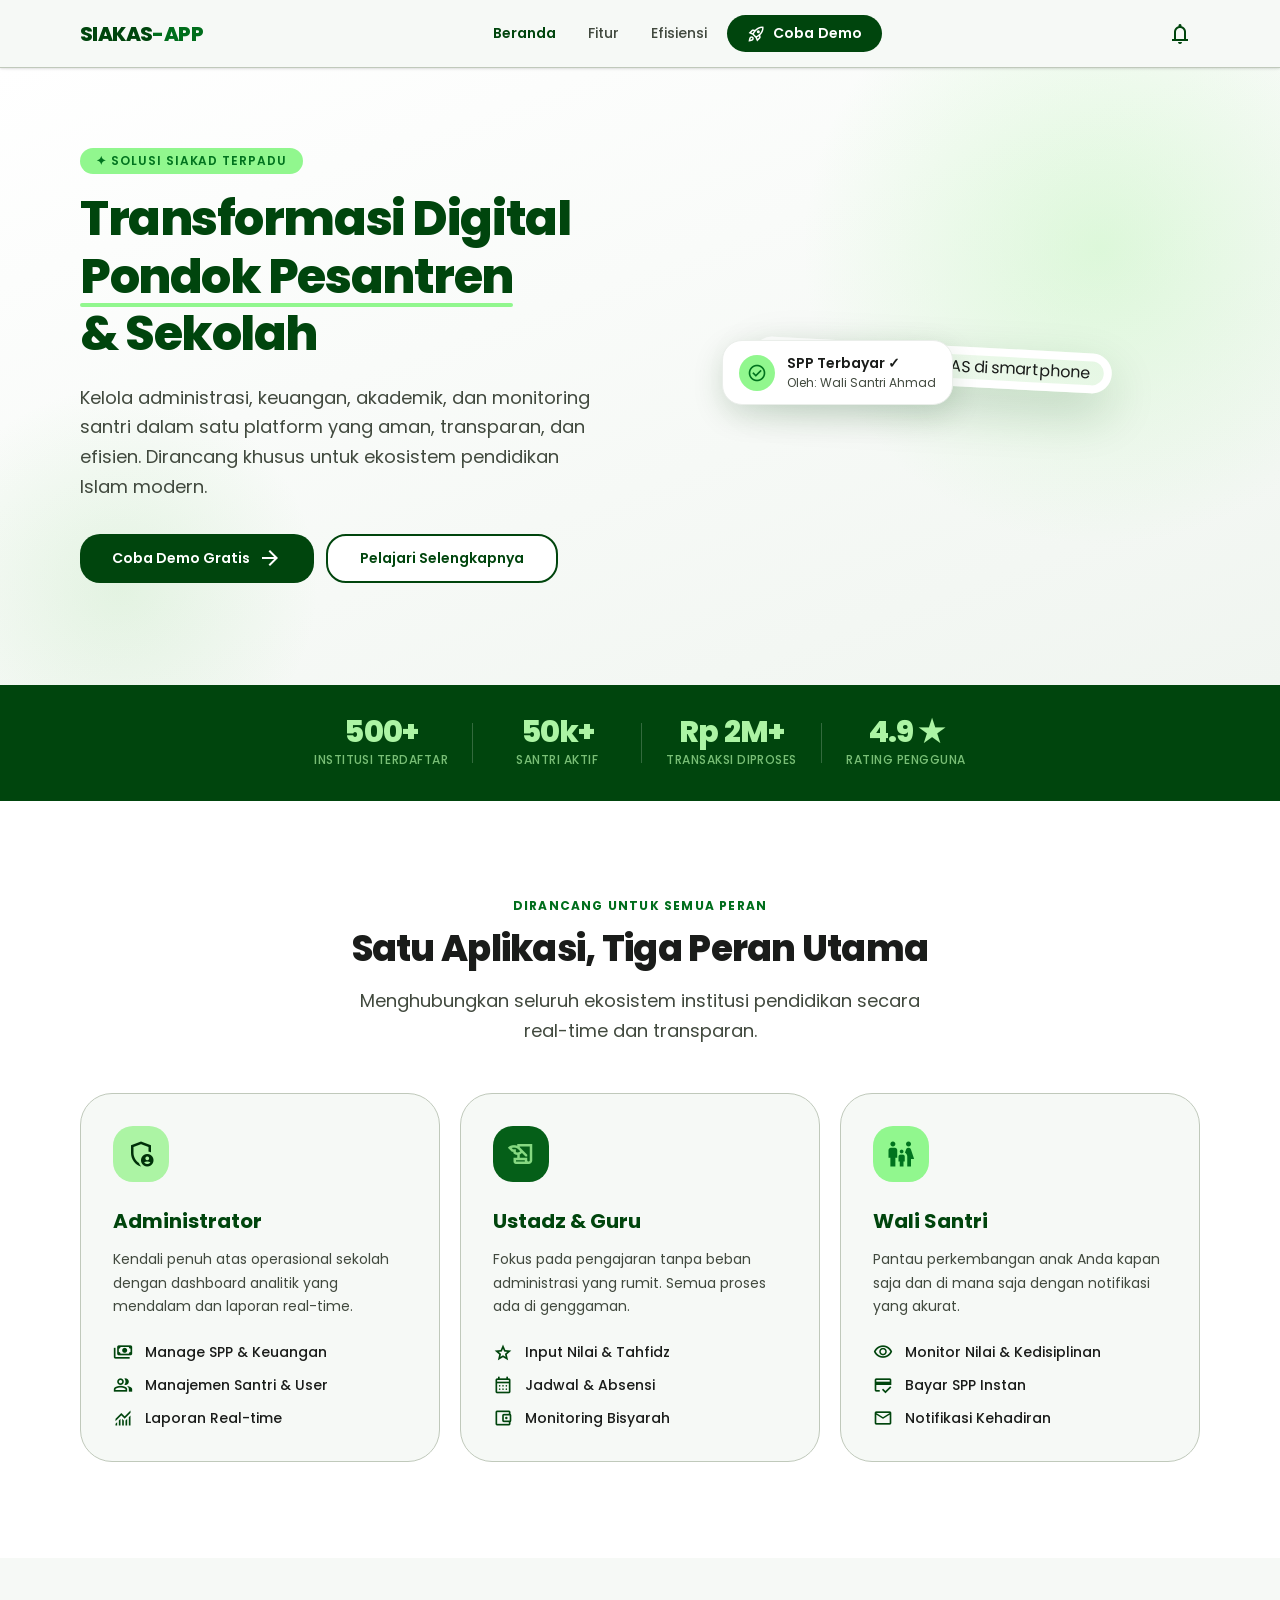
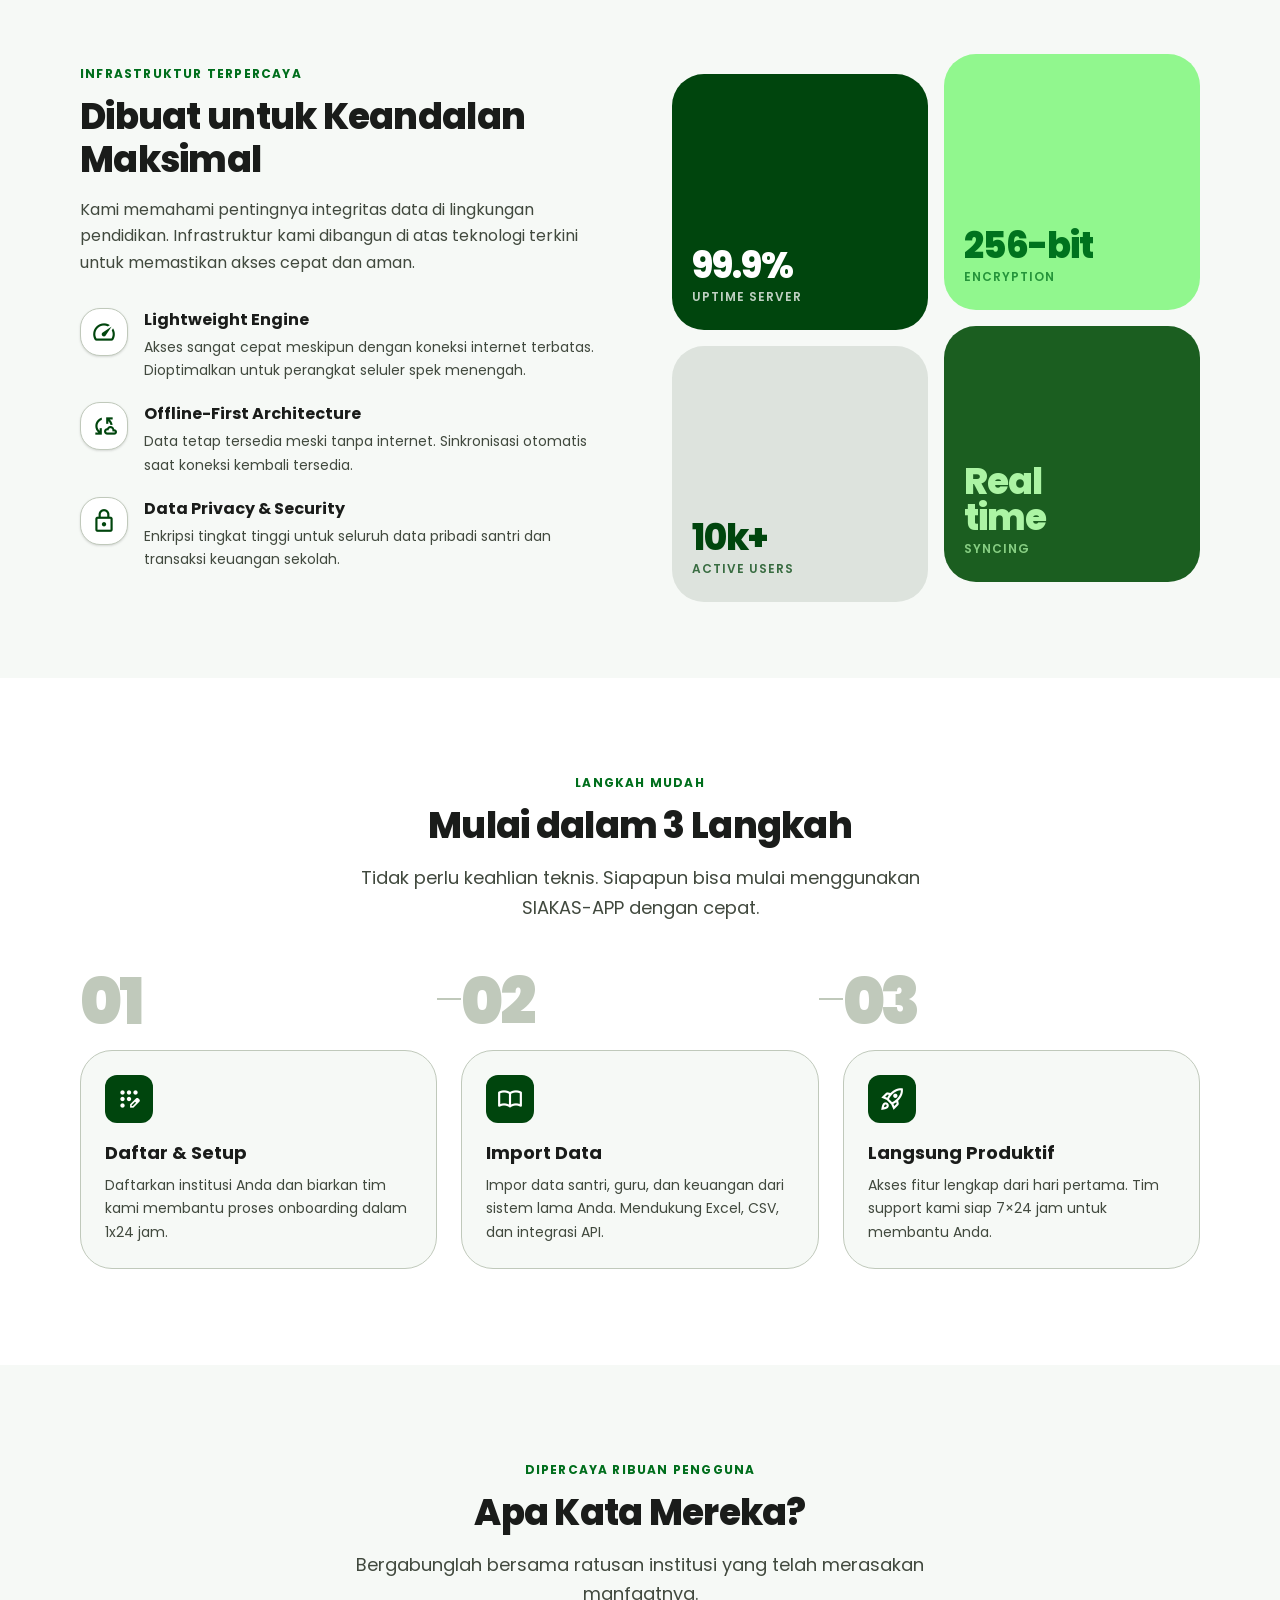
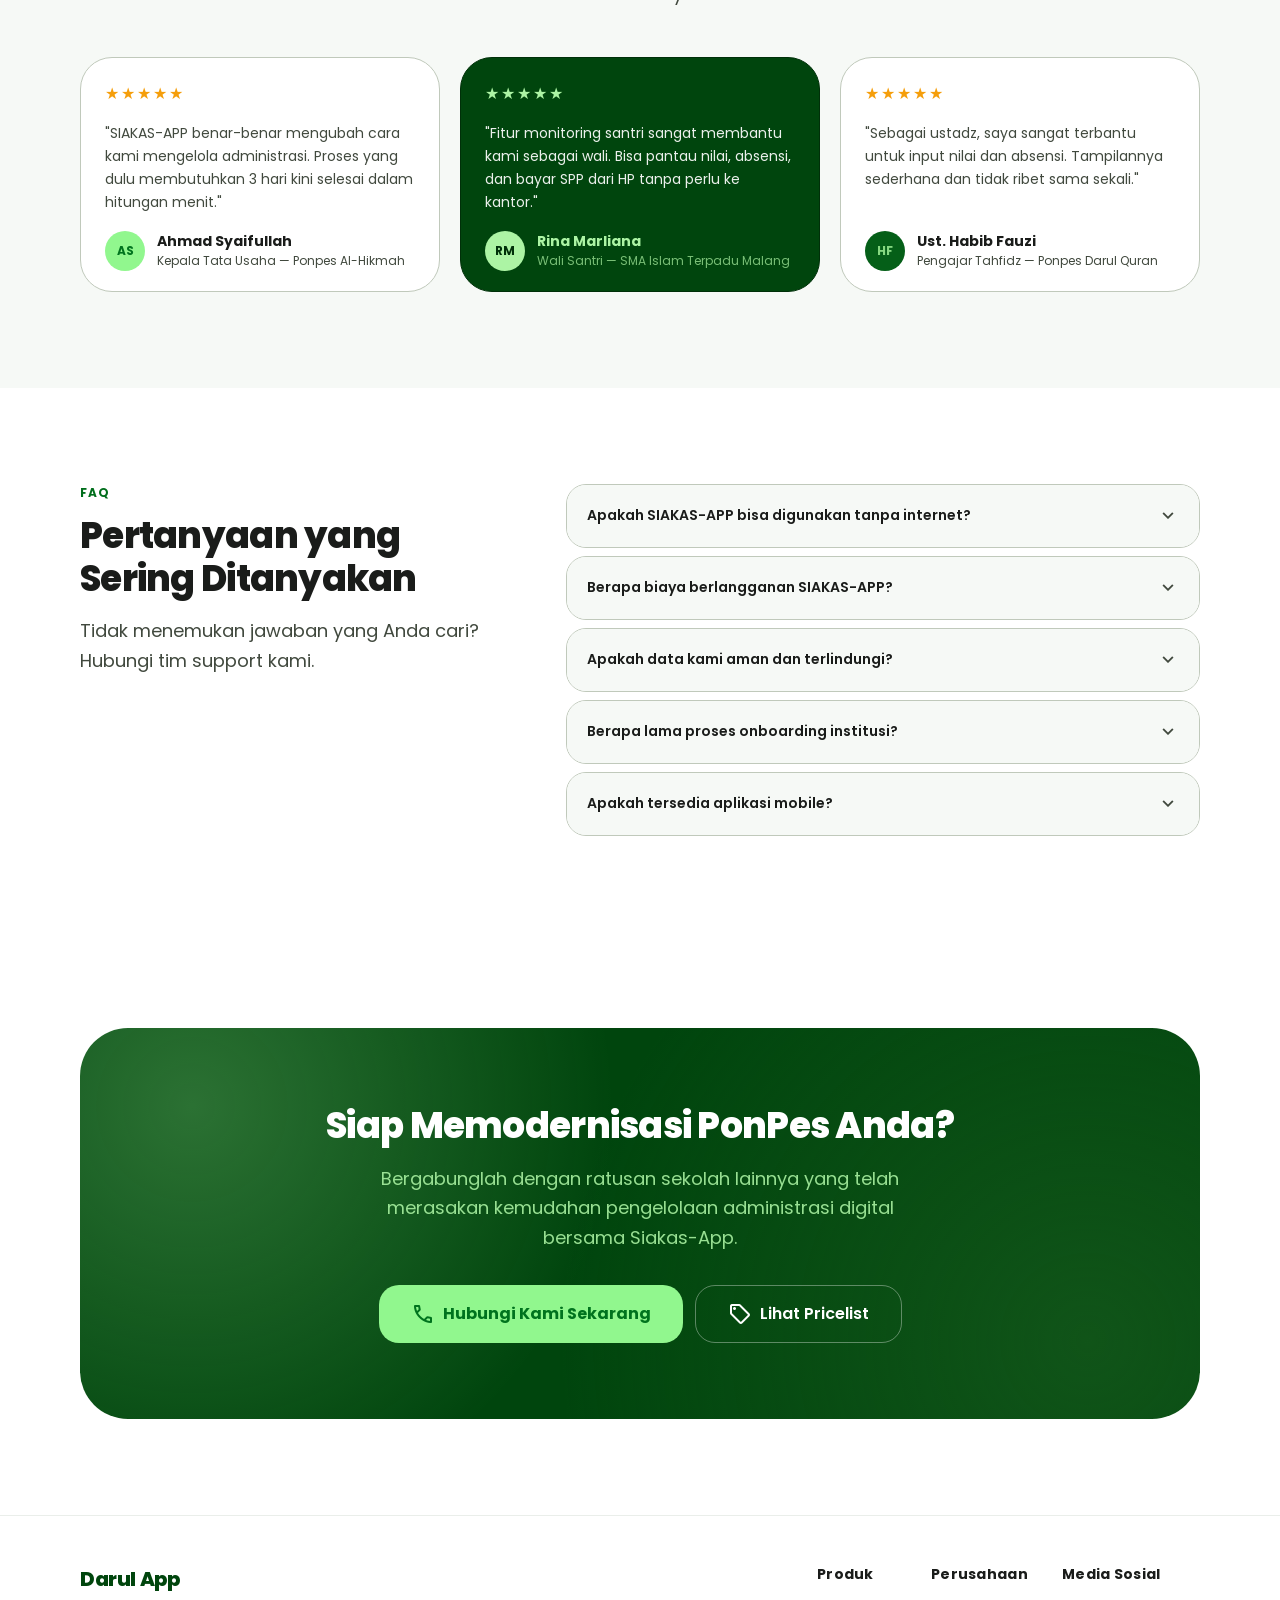
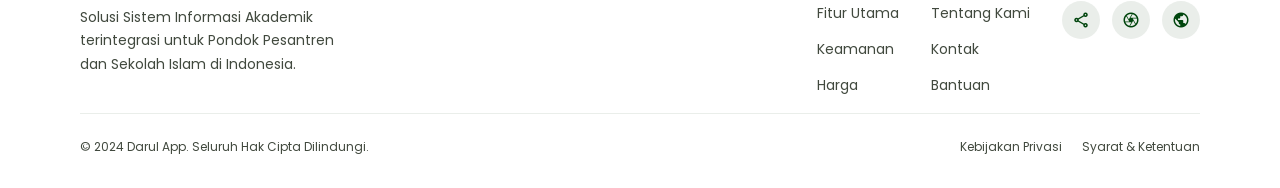
==== index.html @ c847ed53 "Add files via upload" ====
<!DOCTYPE html>
<html lang="id">
<head>
<meta charset="utf-8">
<meta name="viewport" content="width=device-width, initial-scale=1.0">
<title>SIAKAS-APP — Transformasi Digital Pondok Pesantren</title>
<link href="https://fonts.googleapis.com/css2?family=Poppins:wght@300;400;500;600;700;800;900&display=swap" rel="stylesheet">
<link href="https://fonts.googleapis.com/css2?family=Material+Symbols+Outlined:wght,FILL@100..700,0..1&display=swap" rel="stylesheet">
<link rel="stylesheet" href="style.css">
</head>
<body>

<!-- =========================================
     HEADER
     ========================================= -->
<header class="header">
  <div class="container header__inner">

    <a href="#" class="header__logo">SIAKAS<span>-APP</span></a>

    <nav class="header__nav" aria-label="Navigasi Utama">
      <a href="#"         class="nav-link nav-link--active">Beranda</a>
      <a href="#features" class="nav-link">Fitur</a>
      <a href="#efficiency" class="nav-link">Efisiensi</a>
      <a href="#" class="btn-demo">
        <span class="material-symbols-outlined" style="font-size:18px">rocket_launch</span>
        Coba Demo
      </a>
    </nav>

    <div class="header__actions">
      <button class="icon-btn" aria-label="Notifikasi">
        <span class="material-symbols-outlined">notifications</span>
      </button>
      <button class="icon-btn hamburger" id="menuToggle" aria-label="Buka menu" aria-expanded="false">
        <span class="material-symbols-outlined" id="menuIcon">menu</span>
      </button>
    </div>

  </div>
</header>

<!-- Mobile Menu -->
<nav class="mobile-menu" id="mobileMenu" aria-label="Menu Mobile">
  <a href="#"          class="nav-link nav-link--active">Beranda</a>
  <a href="#features"  class="nav-link">Fitur</a>
  <a href="#efficiency" class="nav-link">Efisiensi</a>
  <a href="#" class="btn-demo">
    <span class="material-symbols-outlined">rocket_launch</span>
    Coba Demo Gratis
  </a>
</nav>

<main>

<!-- =========================================
     HERO
     ========================================= -->
<section class="hero">
  <div class="container hero__inner">

    <div class="hero__content">
      <span class="badge">✦ Solusi SIAKAD Terpadu</span>

      <h1 class="hero__title">
        Transformasi Digital<br>
        <em>Pondok Pesantren</em><br>
        &amp; Sekolah
      </h1>

      <p class="hero__desc">
        Kelola administrasi, keuangan, akademik, dan monitoring santri dalam satu platform yang aman, transparan, dan efisien. Dirancang khusus untuk ekosistem pendidikan Islam modern.
      </p>

      <div class="hero__cta">
        <a href="https://release-assets.githubusercontent.com/github-production-release-asset/1254042815/4484f42e-0fe1-4381-876f-1b9e1872fb44?sp=r&sv=2018-11-09&sr=b&spr=https&se=2026-05-30T10%3A41%3A14Z&rscd=attachment%3B+filename%3Dapp-release.apk&rsct=application%2Fvnd.android.package-archive&skoid=96c2d410-5711-43a1-aedd-ab1947aa7ab0&sktid=398a6654-997b-47e9-b12b-9515b896b4de&skt=2026-05-30T09%3A41%3A01Z&ske=2026-05-30T10%3A41%3A14Z&sks=b&skv=2018-11-09&sig=nHD1DcbMxuzEjxpFDhcJh1dXyV%2FMWOLlWGiiCZQwbHw%3D&jwt=eyJ0eXAiOiJKV1QiLCJhbGciOiJIUzI1NiJ9.[base64].OvsZvsVIckdQir1yXg9vcZXvWPZDlGW1mMhsADx4YJc&response-content-disposition=attachment%3B%20filename%3Dapp-release.apk&response-content-type=application%2Fvnd.android.package-archive" class="btn-primary">
          Coba Demo Gratis
          <span class="material-symbols-outlined">arrow_forward</span>
        </a>
        <a href="#features" class="btn-outline">
          Pelajari Selengkapnya
        </a>
      </div>
    </div>

    <div class="hero__visual">
      <div class="hero__phone-wrap">
        <img
          src="https://lh3.googleusercontent.com/aida-public/[base64]"
          alt="Tampilan aplikasi SIAKAS di smartphone"
          class="hero__phone"
          loading="eager"
        >

        <div class="hero__float-badge">
          <div class="float-badge__icon">
            <span class="material-symbols-outlined" style="font-size:20px">check_circle</span>
          </div>
          <div>
            <span class="float-badge__label">SPP Terbayar ✓</span>
            <span class="float-badge__sub">Oleh: Wali Santri Ahmad</span>
          </div>
        </div>
      </div>
    </div>

  </div>
</section>

<!-- =========================================
     STATS BAR
     ========================================= -->
<section class="statsbar">
  <div class="container">
    <div class="statsbar__inner">
      <div class="statsbar__item reveal">
        <span class="statsbar__value">500+</span>
        <span class="statsbar__label">Institusi Terdaftar</span>
      </div>
      <div class="statsbar__divider"></div>
      <div class="statsbar__item reveal reveal-delay-1">
        <span class="statsbar__value">50k+</span>
        <span class="statsbar__label">Santri Aktif</span>
      </div>
      <div class="statsbar__divider"></div>
      <div class="statsbar__item reveal reveal-delay-2">
        <span class="statsbar__value">Rp 2M+</span>
        <span class="statsbar__label">Transaksi Diproses</span>
      </div>
      <div class="statsbar__divider"></div>
      <div class="statsbar__item reveal reveal-delay-3">
        <span class="statsbar__value">4.9 ★</span>
        <span class="statsbar__label">Rating Pengguna</span>
      </div>
    </div>
  </div>
</section>

<!-- =========================================
     FEATURES
     ========================================= -->
<section class="features" id="features">
  <div class="container">

    <div class="section-header reveal">
      <p class="section-eyebrow">Dirancang untuk Semua Peran</p>
      <h2 class="section-title">Satu Aplikasi, Tiga Peran Utama</h2>
      <p class="section-desc">Menghubungkan seluruh ekosistem institusi pendidikan secara real-time dan transparan.</p>
    </div>

    <div class="features__grid">

      <!-- Administrator -->
      <div class="feature-card reveal">
        <div class="feature-card__icon feature-card__icon--admin">
          <span class="material-symbols-outlined">admin_panel_settings</span>
        </div>
        <h3 class="feature-card__title">Administrator</h3>
        <p class="feature-card__desc">Kendali penuh atas operasional sekolah dengan dashboard analitik yang mendalam dan laporan real-time.</p>
        <ul class="feature-list">
          <li class="feature-list__item">
            <span class="material-symbols-outlined">payments</span>
            Manage SPP &amp; Keuangan
          </li>
          <li class="feature-list__item">
            <span class="material-symbols-outlined">group</span>
            Manajemen Santri &amp; User
          </li>
          <li class="feature-list__item">
            <span class="material-symbols-outlined">monitoring</span>
            Laporan Real-time
          </li>
        </ul>
      </div>

      <!-- Ustadz -->
      <div class="feature-card reveal reveal-delay-1">
        <div class="feature-card__icon feature-card__icon--ustadz">
          <span class="material-symbols-outlined">history_edu</span>
        </div>
        <h3 class="feature-card__title">Ustadz &amp; Guru</h3>
        <p class="feature-card__desc">Fokus pada pengajaran tanpa beban administrasi yang rumit. Semua proses ada di genggaman.</p>
        <ul class="feature-list">
          <li class="feature-list__item">
            <span class="material-symbols-outlined">grade</span>
            Input Nilai &amp; Tahfidz
          </li>
          <li class="feature-list__item">
            <span class="material-symbols-outlined">calendar_month</span>
            Jadwal &amp; Absensi
          </li>
          <li class="feature-list__item">
            <span class="material-symbols-outlined">account_balance_wallet</span>
            Monitoring Bisyarah
          </li>
        </ul>
      </div>

      <!-- Wali Santri -->
      <div class="feature-card reveal reveal-delay-2">
        <div class="feature-card__icon feature-card__icon--wali">
          <span class="material-symbols-outlined">family_restroom</span>
        </div>
        <h3 class="feature-card__title">Wali Santri</h3>
        <p class="feature-card__desc">Pantau perkembangan anak Anda kapan saja dan di mana saja dengan notifikasi yang akurat.</p>
        <ul class="feature-list">
          <li class="feature-list__item">
            <span class="material-symbols-outlined">visibility</span>
            Monitor Nilai &amp; Kedisiplinan
          </li>
          <li class="feature-list__item">
            <span class="material-symbols-outlined">credit_score</span>
            Bayar SPP Instan
          </li>
          <li class="feature-list__item">
            <span class="material-symbols-outlined">mail</span>
            Notifikasi Kehadiran
          </li>
        </ul>
      </div>

    </div>
  </div>
</section>

<!-- =========================================
     EFFICIENCY
     ========================================= -->
<section class="efficiency" id="efficiency">
  <div class="container">
    <div class="efficiency__inner">

      <!-- Left: text -->
      <div class="reveal">
        <p class="section-eyebrow" style="text-align:left">Infrastruktur Terpercaya</p>
        <h2 class="efficiency__title">Dibuat untuk Keandalan Maksimal</h2>
        <p class="efficiency__desc">Kami memahami pentingnya integritas data di lingkungan pendidikan. Infrastruktur kami dibangun di atas teknologi terkini untuk memastikan akses cepat dan aman.</p>

        <div class="efficiency__feats">
          <div class="efficiency__feat">
            <div class="efficiency__feat-icon">
              <span class="material-symbols-outlined">speed</span>
            </div>
            <div>
              <h4 class="efficiency__feat-title">Lightweight Engine</h4>
              <p class="efficiency__feat-desc">Akses sangat cepat meskipun dengan koneksi internet terbatas. Dioptimalkan untuk perangkat seluler spek menengah.</p>
            </div>
          </div>

          <div class="efficiency__feat">
            <div class="efficiency__feat-icon">
              <span class="material-symbols-outlined">cloud_sync</span>
            </div>
            <div>
              <h4 class="efficiency__feat-title">Offline-First Architecture</h4>
              <p class="efficiency__feat-desc">Data tetap tersedia meski tanpa internet. Sinkronisasi otomatis saat koneksi kembali tersedia.</p>
            </div>
          </div>

          <div class="efficiency__feat">
            <div class="efficiency__feat-icon">
              <span class="material-symbols-outlined">lock</span>
            </div>
            <div>
              <h4 class="efficiency__feat-title">Data Privacy &amp; Security</h4>
              <p class="efficiency__feat-desc">Enkripsi tingkat tinggi untuk seluruh data pribadi santri dan transaksi keuangan sekolah.</p>
            </div>
          </div>
        </div>
      </div>

      <!-- Right: stats -->
      <div class="stats-grid reveal reveal-delay-1">
        <div class="stat-card stat-card--primary">
          <span class="stat-card__value">99.9%</span>
          <span class="stat-card__label">Uptime Server</span>
        </div>
        <div class="stat-card stat-card--secondary">
          <span class="stat-card__value">256-bit</span>
          <span class="stat-card__label">Encryption</span>
        </div>
        <div class="stat-card stat-card--surface">
          <span class="stat-card__value">10k+</span>
          <span class="stat-card__label">Active Users</span>
        </div>
        <div class="stat-card stat-card--container">
          <span class="stat-card__value">Real<br>time</span>
          <span class="stat-card__label">Syncing</span>
        </div>
      </div>

    </div>
  </div>
</section>

<!-- =========================================
     HOW IT WORKS
     ========================================= -->
<section class="howitworks">
  <div class="container">
    <div class="section-header reveal">
      <p class="section-eyebrow">Langkah Mudah</p>
      <h2 class="section-title">Mulai dalam 3 Langkah</h2>
      <p class="section-desc">Tidak perlu keahlian teknis. Siapapun bisa mulai menggunakan SIAKAS-APP dengan cepat.</p>
    </div>

    <div class="steps">
      <div class="step reveal">
        <div class="step__number">01</div>
        <div class="step__content">
          <div class="step__icon">
            <span class="material-symbols-outlined">app_registration</span>
          </div>
          <h3 class="step__title">Daftar &amp; Setup</h3>
          <p class="step__desc">Daftarkan institusi Anda dan biarkan tim kami membantu proses onboarding dalam 1x24 jam.</p>
        </div>
        <div class="step__connector" aria-hidden="true"></div>
      </div>

      <div class="step reveal reveal-delay-1">
        <div class="step__number">02</div>
        <div class="step__content">
          <div class="step__icon">
            <span class="material-symbols-outlined">import_contacts</span>
          </div>
          <h3 class="step__title">Import Data</h3>
          <p class="step__desc">Impor data santri, guru, dan keuangan dari sistem lama Anda. Mendukung Excel, CSV, dan integrasi API.</p>
        </div>
        <div class="step__connector" aria-hidden="true"></div>
      </div>

      <div class="step reveal reveal-delay-2">
        <div class="step__number">03</div>
        <div class="step__content">
          <div class="step__icon">
            <span class="material-symbols-outlined">rocket_launch</span>
          </div>
          <h3 class="step__title">Langsung Produktif</h3>
          <p class="step__desc">Akses fitur lengkap dari hari pertama. Tim support kami siap 7×24 jam untuk membantu Anda.</p>
        </div>
      </div>
    </div>
  </div>
</section>

<!-- =========================================
     TESTIMONIALS
     ========================================= -->
<section class="testimonials">
  <div class="container">
    <div class="section-header reveal">
      <p class="section-eyebrow">Dipercaya Ribuan Pengguna</p>
      <h2 class="section-title">Apa Kata Mereka?</h2>
      <p class="section-desc">Bergabunglah bersama ratusan institusi yang telah merasakan manfaatnya.</p>
    </div>

    <div class="testi-grid">
      <div class="testi-card reveal">
        <div class="testi-card__stars">★★★★★</div>
        <p class="testi-card__text">"SIAKAS-APP benar-benar mengubah cara kami mengelola administrasi. Proses yang dulu membutuhkan 3 hari kini selesai dalam hitungan menit."</p>
        <div class="testi-card__author">
          <div class="testi-card__avatar testi-card__avatar--1">AS</div>
          <div>
            <span class="testi-card__name">Ahmad Syaifullah</span>
            <span class="testi-card__role">Kepala Tata Usaha — Ponpes Al-Hikmah</span>
          </div>
        </div>
      </div>

      <div class="testi-card testi-card--featured reveal reveal-delay-1">
        <div class="testi-card__stars">★★★★★</div>
        <p class="testi-card__text">"Fitur monitoring santri sangat membantu kami sebagai wali. Bisa pantau nilai, absensi, dan bayar SPP dari HP tanpa perlu ke kantor."</p>
        <div class="testi-card__author">
          <div class="testi-card__avatar testi-card__avatar--2">RM</div>
          <div>
            <span class="testi-card__name">Rina Marliana</span>
            <span class="testi-card__role">Wali Santri — SMA Islam Terpadu Malang</span>
          </div>
        </div>
      </div>

      <div class="testi-card reveal reveal-delay-2">
        <div class="testi-card__stars">★★★★★</div>
        <p class="testi-card__text">"Sebagai ustadz, saya sangat terbantu untuk input nilai dan absensi. Tampilannya sederhana dan tidak ribet sama sekali."</p>
        <div class="testi-card__author">
          <div class="testi-card__avatar testi-card__avatar--3">HF</div>
          <div>
            <span class="testi-card__name">Ust. Habib Fauzi</span>
            <span class="testi-card__role">Pengajar Tahfidz — Ponpes Darul Quran</span>
          </div>
        </div>
      </div>
    </div>
  </div>
</section>

<!-- =========================================
     FAQ
     ========================================= -->
<section class="faq">
  <div class="container">
    <div class="faq__inner">
      <div class="faq__header reveal">
        <p class="section-eyebrow" style="text-align:left">FAQ</p>
        <h2 class="section-title" style="text-align:left">Pertanyaan yang<br>Sering Ditanyakan</h2>
        <p class="section-desc" style="text-align:left;margin:0">Tidak menemukan jawaban yang Anda cari? Hubungi tim support kami.</p>
      </div>

      <div class="faq__list reveal reveal-delay-1">
        <div class="faq__item">
          <button class="faq__q" aria-expanded="false">
            <span>Apakah SIAKAS-APP bisa digunakan tanpa internet?</span>
            <span class="material-symbols-outlined faq__icon">expand_more</span>
          </button>
          <div class="faq__a">
            <p>Ya! SIAKAS-APP menggunakan arsitektur Offline-First. Data tetap bisa diakses dan diinput meskipun tanpa koneksi internet. Sinkronisasi otomatis akan terjadi saat koneksi kembali.</p>
          </div>
        </div>

        <div class="faq__item">
          <button class="faq__q" aria-expanded="false">
            <span>Berapa biaya berlangganan SIAKAS-APP?</span>
            <span class="material-symbols-outlined faq__icon">expand_more</span>
          </button>
          <div class="faq__a">
            <p>Kami menawarkan beberapa paket sesuai kebutuhan institusi, mulai dari paket Starter hingga Enterprise. Hubungi tim sales kami untuk mendapatkan penawaran terbaik sesuai skala institusi Anda.</p>
          </div>
        </div>

        <div class="faq__item">
          <button class="faq__q" aria-expanded="false">
            <span>Apakah data kami aman dan terlindungi?</span>
            <span class="material-symbols-outlined faq__icon">expand_more</span>
          </button>
          <div class="faq__a">
            <p>Keamanan adalah prioritas utama kami. Seluruh data dienkripsi dengan standar 256-bit AES, disimpan di server berstandar ISO 27001, dan backup otomatis dilakukan setiap hari.</p>
          </div>
        </div>

        <div class="faq__item">
          <button class="faq__q" aria-expanded="false">
            <span>Berapa lama proses onboarding institusi?</span>
            <span class="material-symbols-outlined faq__icon">expand_more</span>
          </button>
          <div class="faq__a">
            <p>Proses setup awal membutuhkan waktu 1–3 hari kerja. Tim kami akan membantu migrasi data dari sistem lama dan memberikan pelatihan gratis kepada seluruh staf administrasi Anda.</p>
          </div>
        </div>

        <div class="faq__item">
          <button class="faq__q" aria-expanded="false">
            <span>Apakah tersedia aplikasi mobile?</span>
            <span class="material-symbols-outlined faq__icon">expand_more</span>
          </button>
          <div class="faq__a">
            <p>Ya, SIAKAS-APP tersedia untuk Android dan iOS. Wali santri, guru, dan admin dapat mengakses fitur lengkap melalui aplikasi mobile yang responsif dan ringan.</p>
          </div>
        </div>
      </div>
    </div>
  </div>
</section>

<!-- =========================================
     CTA
     ========================================= -->
<section class="cta">
  <div class="container">
    <div class="cta__card reveal">
      <h2 class="cta__title">Siap Memodernisasi PonPes Anda?</h2>
      <p class="cta__desc">Bergabunglah dengan ratusan sekolah lainnya yang telah merasakan kemudahan pengelolaan administrasi digital bersama Siakas-App.</p>
      <div class="cta__actions">
        <a href="#" class="btn-cta-primary">
          <span class="material-symbols-outlined">call</span>
          Hubungi Kami Sekarang
        </a>
        <a href="#" class="btn-cta-ghost">
          <span class="material-symbols-outlined">sell</span>
          Lihat Pricelist
        </a>
      </div>
    </div>
  </div>
</section>

</main>

<!-- =========================================
     FOOTER
     ========================================= -->
<footer class="footer">
  <div class="container">

    <div class="footer__inner">
      <div class="footer__brand">
        <p class="footer__brand-name">Darul App</p>
        <p class="footer__brand-desc">Solusi Sistem Informasi Akademik terintegrasi untuk Pondok Pesantren dan Sekolah Islam di Indonesia.</p>
      </div>

      <div class="footer__links">
        <div>
          <h5 class="footer__col-title">Produk</h5>
          <ul class="footer__link-list">
            <li><a href="#">Fitur Utama</a></li>
            <li><a href="#">Keamanan</a></li>
            <li><a href="#">Harga</a></li>
          </ul>
        </div>
        <div>
          <h5 class="footer__col-title">Perusahaan</h5>
          <ul class="footer__link-list">
            <li><a href="#">Tentang Kami</a></li>
            <li><a href="#">Kontak</a></li>
            <li><a href="#">Bantuan</a></li>
          </ul>
        </div>
        <div>
          <h5 class="footer__col-title">Media Sosial</h5>
          <div class="footer__social">
            <a href="#" class="social-icon" aria-label="Share">
              <span class="material-symbols-outlined">share</span>
            </a>
            <a href="#" class="social-icon" aria-label="Camera">
              <span class="material-symbols-outlined">camera</span>
            </a>
            <a href="#" class="social-icon" aria-label="Website">
              <span class="material-symbols-outlined">public</span>
            </a>
          </div>
        </div>
      </div>
    </div>

    <div class="footer__bottom">
      <p class="footer__copy">© 2024 Darul App. Seluruh Hak Cipta Dilindungi.</p>
      <div class="footer__legal">
        <a href="#">Kebijakan Privasi</a>
        <a href="#">Syarat &amp; Ketentuan</a>
      </div>
    </div>

  </div>
</footer>

<!-- =========================================
     BOTTOM NAV (Mobile)
     ========================================= -->
<nav class="bottom-nav" aria-label="Navigasi Bawah">
  <a href="#" class="bnav-item bnav-item--active">
    <span class="material-symbols-outlined">home</span>
    <span class="bnav-item__label">Home</span>
  </a>
  <a href="#" class="bnav-item">
    <span class="material-symbols-outlined">calendar_month</span>
    <span class="bnav-item__label">Schedule</span>
  </a>
  <a href="#" class="bnav-item">
    <span class="material-symbols-outlined">payments</span>
    <span class="bnav-item__label">Salary</span>
  </a>
  <a href="#" class="bnav-item">
    <span class="material-symbols-outlined">grade</span>
    <span class="bnav-item__label">Grades</span>
  </a>
</nav>

<script src="script.js"></script>
<script>
 
</script>

</body>
</html>
---- style.css ----
/* =========================================
   CSS CUSTOM PROPERTIES (ROOT VARIABLES)
   ========================================= */
:root {
  /* Brand Colors */
  --clr-primary:           #00450d;
  --clr-primary-dark:      #003009;
  --clr-primary-light:     #1b5e20;
  --clr-primary-fixed:     #acf4a4;
  --clr-primary-fixed-dim: #91d78a;

  --clr-secondary:         #006e1c;
  --clr-secondary-container: #91f78e;
  --clr-on-secondary:      #ffffff;
  --clr-on-secondary-container: #00731e;

  --clr-tertiary:          #00450d;
  --clr-tertiary-container:#055f18;
  --clr-on-tertiary:       #ffffff;
  --clr-on-tertiary-container: #86d881;

  /* Surface Colors */
  --clr-background:        #f6f9f6;
  --clr-surface:           #f6f9f6;
  --clr-surface-bright:    #ffffff;
  --clr-surface-dim:       #dadada;
  --clr-surface-variant:   #e2ece2;
  --clr-surface-container-lowest: #ffffff;
  --clr-surface-container-low:    #f0f5f0;
  --clr-surface-container:        #eaeeea;
  --clr-surface-container-high:   #e4e9e4;
  --clr-surface-container-highest:#dde3dd;

  /* On Colors */
  --clr-on-background:     #1a1c1a;
  --clr-on-surface:        #1a1c1a;
  --clr-on-surface-variant:#41493e;
  --clr-on-primary:        #ffffff;
  --clr-on-primary-container: #90d689;
  --clr-inverse-surface:   #2f3131;
  --clr-inverse-on-surface:#f1f1f1;
  --clr-inverse-primary:   #91d78a;

  /* Utility */
  --clr-outline:           #717a6d;
  --clr-outline-variant:   #c0c9bb;
  --clr-error:             #ba1a1a;
  --clr-error-container:   #ffdad6;
  --clr-on-error:          #ffffff;
  --clr-on-error-container:#93000a;

  /* ---- Typography ---- */
  --font-base: 'Poppins', sans-serif;

  --text-xs:   0.75rem;   /* 12px */
  --text-sm:   0.875rem;  /* 14px */
  --text-base: 1rem;      /* 16px */
  --text-lg:   1.125rem;  /* 18px */
  --text-xl:   1.25rem;   /* 20px */
  --text-2xl:  1.5rem;    /* 24px */
  --text-3xl:  1.875rem;  /* 30px */
  --text-4xl:  2.25rem;   /* 36px */
  --text-5xl:  3rem;      /* 48px */

  --lh-tight:  1.2;
  --lh-snug:   1.35;
  --lh-normal: 1.5;
  --lh-relaxed:1.65;

  /* ---- Spacing ---- */
  --sp-1: 4px;
  --sp-2: 8px;
  --sp-3: 12px;
  --sp-4: 16px;
  --sp-5: 20px;
  --sp-6: 24px;
  --sp-8: 32px;
  --sp-10:40px;
  --sp-12:48px;
  --sp-16:64px;
  --sp-20:80px;
  --sp-24:96px;

  /* ---- Border Radius ---- */
  --radius-sm:  6px;
  --radius-md:  12px;
  --radius-lg:  20px;
  --radius-xl:  32px;
  --radius-2xl: 48px;
  --radius-full:9999px;

  /* ---- Shadows ---- */
  --shadow-sm:  0 1px 3px rgba(0,0,0,.08),0 1px 2px rgba(0,0,0,.06);
  --shadow-md:  0 4px 12px rgba(0,69,13,.10);
  --shadow-lg:  0 10px 30px rgba(0,69,13,.15);
  --shadow-xl:  0 20px 50px rgba(0,69,13,.20);

  /* ---- Transitions ---- */
  --ease-out: cubic-bezier(0.16,1,0.3,1);
  --ease-in-out: cubic-bezier(0.4,0,0.2,1);
  --duration-fast: 150ms;
  --duration-base: 250ms;
  --duration-slow: 400ms;

  /* ---- Layout ---- */
  --container-max: 1200px;
  --container-pad: clamp(var(--sp-5), 5vw, var(--sp-10));
  --nav-height: 68px;
}

/* =========================================
   RESET & BASE
   ========================================= */
*, *::before, *::after { box-sizing: border-box; margin: 0; padding: 0; }
html { scroll-behavior: smooth; font-size: 16px; }

body {
  font-family: var(--font-base);
  background-color: var(--clr-background);
  color: var(--clr-on-surface);
  line-height: var(--lh-normal);
  -webkit-font-smoothing: antialiased;
  overflow-x: hidden;
}

img { display: block; max-width: 100%; height: auto; }
a  { text-decoration: none; color: inherit; }
ul { list-style: none; }
button { font-family: var(--font-base); cursor: pointer; border: none; background: none; }

.material-symbols-outlined {
  font-variation-settings: 'FILL' 0,'wght' 400,'GRAD' 0,'opsz' 24;
  display: inline-block;
  line-height: 1;
  vertical-align: middle;
  flex-shrink: 0;
}

/* =========================================
   UTILITY CLASSES
   ========================================= */
.container {
  width: 100%;
  max-width: var(--container-max);
  margin-inline: auto;
  padding-inline: var(--container-pad);
}

.visually-hidden {
  position: absolute;
  width: 1px; height: 1px;
  overflow: hidden;
  clip: rect(0,0,0,0);
  white-space: nowrap;
}

/* =========================================
   HEADER / NAVIGATION
   ========================================= */
.header {
  position: sticky;
  top: 0;
  z-index: 100;
  height: var(--nav-height);
  background: rgba(246,249,246,.92);
  backdrop-filter: blur(16px);
  -webkit-backdrop-filter: blur(16px);
  border-bottom: 1px solid var(--clr-outline-variant);
  box-shadow: var(--shadow-sm);
}

.header__inner {
  height: 100%;
  display: flex;
  align-items: center;
  justify-content: space-between;
  gap: var(--sp-4);
}

.header__logo {
  font-size: var(--text-xl);
  font-weight: 800;
  color: var(--clr-primary);
  letter-spacing: -0.03em;
  white-space: nowrap;
}
.header__logo span {
  color: var(--clr-secondary);
}

.header__nav {
  display: flex;
  align-items: center;
  gap: var(--sp-2);
}

.nav-link {
  font-size: var(--text-sm);
  font-weight: 500;
  color: var(--clr-on-surface-variant);
  padding: var(--sp-2) var(--sp-3);
  border-radius: var(--radius-md);
  transition: background var(--duration-fast) var(--ease-in-out),
              color var(--duration-fast) var(--ease-in-out);
}
.nav-link:hover { background: var(--clr-surface-container-low); color: var(--clr-primary); }
.nav-link--active { color: var(--clr-primary); font-weight: 600; }

.btn-demo {
  display: inline-flex;
  align-items: center;
  gap: var(--sp-2);
  padding: var(--sp-2) var(--sp-5);
  background: var(--clr-primary);
  color: var(--clr-on-primary);
  border-radius: var(--radius-full);
  font-size: var(--text-sm);
  font-weight: 600;
  letter-spacing: 0.01em;
  transition: box-shadow var(--duration-base) var(--ease-out),
              transform var(--duration-fast) var(--ease-out);
}
.btn-demo:hover  { box-shadow: var(--shadow-lg); transform: translateY(-1px); }
.btn-demo:active { transform: scale(0.97); }

.header__actions {
  display: flex;
  align-items: center;
  gap: var(--sp-3);
}

.icon-btn {
  display: flex;
  align-items: center;
  justify-content: center;
  width: 40px; height: 40px;
  border-radius: var(--radius-full);
  color: var(--clr-primary);
  transition: background var(--duration-fast);
}
.icon-btn:hover { background: var(--clr-surface-container-low); }

.hamburger {
  display: none;
  color: var(--clr-on-surface-variant);
}

/* =========================================
   MOBILE MENU
   ========================================= */
.mobile-menu {
  display: none;
  position: fixed;
  inset: var(--nav-height) 0 0 0;
  background: var(--clr-surface-bright);
  z-index: 99;
  flex-direction: column;
  padding: var(--sp-6) var(--container-pad);
  gap: var(--sp-2);
  border-top: 1px solid var(--clr-outline-variant);
  transform: translateY(-8px);
  opacity: 0;
  pointer-events: none;
  transition: opacity var(--duration-base) var(--ease-out),
              transform var(--duration-base) var(--ease-out);
}
.mobile-menu.open {
  display: flex;
  opacity: 1;
  transform: translateY(0);
  pointer-events: all;
}
.mobile-menu .nav-link {
  font-size: var(--text-base);
  padding: var(--sp-3) var(--sp-4);
}
.mobile-menu .btn-demo {
  width: 100%;
  justify-content: center;
  padding: var(--sp-3) var(--sp-5);
  font-size: var(--text-base);
  margin-top: var(--sp-2);
  border-radius: var(--radius-lg);
}

/* =========================================
   HERO SECTION
   ========================================= */
.hero {
  position: relative;
  padding-block: var(--sp-20) clamp(var(--sp-16), 8vw, 160px);
  overflow: hidden;
  background: linear-gradient(160deg, var(--clr-surface-bright) 0%, var(--clr-surface-container-low) 100%);
}

.hero::before {
  content: '';
  position: absolute;
  top: -120px; right: -120px;
  width: clamp(300px, 50vw, 600px);
  height: clamp(300px, 50vw, 600px);
  background: radial-gradient(circle, rgba(172,244,164,.35) 0%, transparent 70%);
  border-radius: 50%;
  pointer-events: none;
}
.hero::after {
  content: '';
  position: absolute;
  bottom: -100px; left: -80px;
  width: clamp(200px, 40vw, 400px);
  height: clamp(200px, 40vw, 400px);
  background: radial-gradient(circle, rgba(145,215,138,.20) 0%, transparent 70%);
  border-radius: 50%;
  pointer-events: none;
}

.hero__inner {
  display: flex;
  flex-direction: column;
  align-items: center;
  gap: var(--sp-12);
  position: relative;
  z-index: 1;
}
@media (min-width: 768px) {
  .hero__inner { flex-direction: row; align-items: center; }
}

.hero__content {
  flex: 1;
  text-align: center;
}
@media (min-width: 768px) { .hero__content { text-align: left; } }

.badge {
  display: inline-block;
  background: var(--clr-secondary-container);
  color: var(--clr-on-secondary-container);
  font-size: var(--text-xs);
  font-weight: 600;
  letter-spacing: 0.08em;
  text-transform: uppercase;
  padding: var(--sp-1) var(--sp-4);
  border-radius: var(--radius-full);
  margin-bottom: var(--sp-4);
}

.hero__title {
  font-size: clamp(var(--text-3xl), 5vw, var(--text-5xl));
  font-weight: 800;
  line-height: var(--lh-tight);
  letter-spacing: -0.03em;
  color: var(--clr-primary);
  margin-bottom: var(--sp-5);
}
.hero__title em {
  font-style: normal;
  position: relative;
  display: inline-block;
}
.hero__title em::after {
  content: '';
  position: absolute;
  left: 0; bottom: -2px;
  width: 100%; height: 4px;
  background: var(--clr-secondary-container);
  border-radius: var(--radius-full);
}

.hero__desc {
  font-size: clamp(var(--text-base), 2vw, var(--text-lg));
  color: var(--clr-on-surface-variant);
  line-height: var(--lh-relaxed);
  max-width: 520px;
  margin-bottom: var(--sp-8);
}
@media (min-width: 768px) { .hero__desc { margin-inline: 0; } }
@media (max-width: 767px) { .hero__desc { margin-inline: auto; } }

.hero__cta {
  display: flex;
  flex-wrap: wrap;
  gap: var(--sp-3);
  justify-content: center;
}
@media (min-width: 768px) { .hero__cta { justify-content: flex-start; } }

.btn-primary {
  display: inline-flex;
  align-items: center;
  gap: var(--sp-2);
  padding: var(--sp-3) var(--sp-8);
  background: var(--clr-primary);
  color: var(--clr-on-primary);
  border-radius: var(--radius-lg);
  font-size: var(--text-sm);
  font-weight: 600;
  transition: box-shadow var(--duration-base) var(--ease-out),
              transform var(--duration-fast) var(--ease-out);
}
.btn-primary:hover  { box-shadow: var(--shadow-xl); transform: translateY(-2px); }
.btn-primary:active { transform: scale(0.97); }

.btn-outline {
  display: inline-flex;
  align-items: center;
  gap: var(--sp-2);
  padding: var(--sp-3) var(--sp-8);
  background: var(--clr-surface-bright);
  color: var(--clr-primary);
  border: 2px solid var(--clr-primary);
  border-radius: var(--radius-lg);
  font-size: var(--text-sm);
  font-weight: 600;
  transition: background var(--duration-base), transform var(--duration-fast);
}
.btn-outline:hover  { background: var(--clr-surface-container-low); }
.btn-outline:active { transform: scale(0.97); }

/* Hero visual */
.hero__visual {
  flex: 1;
  display: flex;
  justify-content: center;
  position: relative;
}

.hero__phone-wrap {
  position: relative;
  width: clamp(240px, 40vw, 360px);
}

.hero__phone {
  width: 100%;
  border-radius: var(--radius-xl);
  border: 8px solid var(--clr-surface-bright);
  box-shadow: var(--shadow-xl);
  transform: rotate(3deg);
  transition: transform var(--duration-slow) var(--ease-out);
}
.hero__phone-wrap:hover .hero__phone { transform: rotate(0deg); }

.hero__float-badge {
  position: absolute;
  bottom: -20px;
  left: -30px;
  background: var(--clr-surface-bright);
  border: 1px solid var(--clr-surface-container);
  border-radius: var(--radius-lg);
  padding: var(--sp-3) var(--sp-4);
  display: flex;
  align-items: center;
  gap: var(--sp-3);
  box-shadow: var(--shadow-lg);
  animation: float 3s ease-in-out infinite;
  white-space: nowrap;
}
@keyframes float {
  0%,100% { transform: translateY(0); }
  50%      { transform: translateY(-8px); }
}

.float-badge__icon {
  width: 36px; height: 36px;
  border-radius: var(--radius-full);
  background: var(--clr-secondary-container);
  color: var(--clr-on-secondary-container);
  display: flex;
  align-items: center;
  justify-content: center;
  flex-shrink: 0;
}

.float-badge__label {
  font-size: var(--text-sm);
  font-weight: 600;
  color: var(--clr-on-surface);
  display: block;
}
.float-badge__sub {
  font-size: var(--text-xs);
  color: var(--clr-on-surface-variant);
  display: block;
}

/* =========================================
   SECTION HEADERS
   ========================================= */
.section-header {
  text-align: center;
  margin-bottom: var(--sp-12);
}

.section-eyebrow {
  font-size: var(--text-xs);
  font-weight: 700;
  letter-spacing: 0.1em;
  text-transform: uppercase;
  color: var(--clr-secondary);
  margin-bottom: var(--sp-3);
}

.section-title {
  font-size: clamp(var(--text-2xl), 4vw, var(--text-4xl));
  font-weight: 800;
  line-height: var(--lh-tight);
  letter-spacing: -0.02em;
  color: var(--clr-on-surface);
  margin-bottom: var(--sp-4);
}

.section-desc {
  font-size: clamp(var(--text-base), 2vw, var(--text-lg));
  color: var(--clr-on-surface-variant);
  max-width: 600px;
  margin-inline: auto;
  line-height: var(--lh-relaxed);
}

/* =========================================
   FEATURES SECTION
   ========================================= */
.features {
  padding-block: var(--sp-24);
  background: var(--clr-surface-bright);
}

.features__grid {
  display: grid;
  grid-template-columns: repeat(auto-fit, minmax(280px, 1fr));
  gap: var(--sp-5);
}

.feature-card {
  background: var(--clr-background);
  border: 1px solid var(--clr-outline-variant);
  border-radius: var(--radius-xl);
  padding: var(--sp-8);
  transition: box-shadow var(--duration-base) var(--ease-out),
              transform var(--duration-base) var(--ease-out),
              border-color var(--duration-base);
  position: relative;
  overflow: hidden;
}
.feature-card::before {
  content: '';
  position: absolute;
  inset: 0;
  background: linear-gradient(135deg, var(--clr-primary-fixed)08 0%, transparent 60%);
  opacity: 0;
  transition: opacity var(--duration-base);
}
.feature-card:hover { box-shadow: var(--shadow-xl); transform: translateY(-4px); border-color: var(--clr-primary-fixed-dim); }
.feature-card:hover::before { opacity: 1; }

.feature-card__icon {
  width: 56px; height: 56px;
  border-radius: var(--radius-lg);
  display: flex;
  align-items: center;
  justify-content: center;
  margin-bottom: var(--sp-6);
  transition: transform var(--duration-base) var(--ease-out);
}
.feature-card:hover .feature-card__icon { transform: scale(1.1); }

.feature-card__icon--admin    { background: var(--clr-primary-fixed);       color: var(--clr-primary-dark); }
.feature-card__icon--ustadz   { background: var(--clr-tertiary-container);  color: var(--clr-on-tertiary-container); }
.feature-card__icon--wali     { background: var(--clr-secondary-container); color: var(--clr-on-secondary-container); }

.feature-card__icon .material-symbols-outlined { font-size: 30px; }

.feature-card__title {
  font-size: var(--text-xl);
  font-weight: 700;
  color: var(--clr-primary);
  margin-bottom: var(--sp-3);
}

.feature-card__desc {
  font-size: var(--text-sm);
  color: var(--clr-on-surface-variant);
  line-height: var(--lh-relaxed);
  margin-bottom: var(--sp-6);
}

.feature-list {
  display: flex;
  flex-direction: column;
  gap: var(--sp-3);
}

.feature-list__item {
  display: flex;
  align-items: center;
  gap: var(--sp-3);
  font-size: var(--text-sm);
  font-weight: 500;
  color: var(--clr-on-surface);
}
.feature-list__item .material-symbols-outlined {
  font-size: 20px;
  color: var(--clr-primary);
  flex-shrink: 0;
}

/* =========================================
   EFFICIENCY SECTION
   ========================================= */
.efficiency {
  padding-block: var(--sp-24);
  background: var(--clr-background);
}

.efficiency__inner {
  display: grid;
  grid-template-columns: 1fr;
  gap: var(--sp-16);
  align-items: center;
}
@media (min-width: 768px) {
  .efficiency__inner { grid-template-columns: 1fr 1fr; }
}

.efficiency__title {
  font-size: clamp(var(--text-2xl), 4vw, var(--text-4xl));
  font-weight: 800;
  line-height: var(--lh-tight);
  letter-spacing: -0.02em;
  color: var(--clr-on-surface);
  margin-bottom: var(--sp-4);
}

.efficiency__desc {
  font-size: var(--text-base);
  color: var(--clr-on-surface-variant);
  line-height: var(--lh-relaxed);
  margin-bottom: var(--sp-8);
}

.efficiency__feats {
  display: flex;
  flex-direction: column;
  gap: var(--sp-5);
}

.efficiency__feat {
  display: flex;
  gap: var(--sp-4);
  align-items: flex-start;
}

.efficiency__feat-icon {
  flex-shrink: 0;
  width: 48px; height: 48px;
  background: var(--clr-surface-bright);
  border: 1px solid var(--clr-outline-variant);
  border-radius: var(--radius-lg);
  display: flex;
  align-items: center;
  justify-content: center;
  color: var(--clr-primary);
  box-shadow: var(--shadow-sm);
}
.efficiency__feat-icon .material-symbols-outlined { font-size: 26px; }

.efficiency__feat-title {
  font-size: var(--text-base);
  font-weight: 700;
  color: var(--clr-on-surface);
  margin-bottom: var(--sp-1);
}
.efficiency__feat-desc {
  font-size: var(--text-sm);
  color: var(--clr-on-surface-variant);
  line-height: var(--lh-relaxed);
}

/* Stats grid */
.stats-grid {
  display: grid;
  grid-template-columns: 1fr 1fr;
  gap: var(--sp-4);
}

.stat-card {
  border-radius: var(--radius-xl);
  padding: var(--sp-6) var(--sp-5);
  aspect-ratio: 1;
  display: flex;
  flex-direction: column;
  justify-content: flex-end;
  position: relative;
  overflow: hidden;
}

.stat-card--primary    { background: var(--clr-primary);        color: var(--clr-on-primary); }
.stat-card--secondary  { background: var(--clr-secondary-container); color: var(--clr-on-secondary-container); }
.stat-card--surface    { background: var(--clr-surface-container-highest); color: var(--clr-primary); }
.stat-card--container  { background: var(--clr-primary-light);  color: var(--clr-primary-fixed); }

.stat-card:nth-child(1) { transform: translateY(0); }
.stat-card:nth-child(2) { }
.stat-card:nth-child(3) { }
.stat-card:nth-child(4) { }
@media (min-width: 480px) {
  .stat-card:nth-child(odd) { transform: translateY(20px); }
}

.stat-card__value {
  font-size: clamp(var(--text-2xl), 4vw, var(--text-4xl));
  font-weight: 800;
  line-height: 1;
  letter-spacing: -0.03em;
  margin-bottom: var(--sp-1);
}
.stat-card__label {
  font-size: var(--text-xs);
  font-weight: 600;
  letter-spacing: 0.08em;
  text-transform: uppercase;
  opacity: 0.75;
}

/* =========================================
   CTA SECTION
   ========================================= */
.cta {
  padding-block: var(--sp-24);
  background: var(--clr-surface-bright);
}

.cta__card {
  background-color: var(--clr-primary);
  background-image:
    radial-gradient(circle at 10% 20%, rgba(172,244,164,.25) 0%, transparent 40%),
    radial-gradient(circle at 90% 80%, rgba(27,94,32,.6) 0%, transparent 50%),
    url("https://www.transparenttextures.com/patterns/islamic-art.png");
  border-radius: var(--radius-2xl);
  padding: clamp(var(--sp-10), 6vw, var(--sp-20));
  text-align: center;
  position: relative;
  overflow: hidden;
}

.cta__title {
  font-size: clamp(var(--text-2xl), 4vw, var(--text-4xl));
  font-weight: 800;
  line-height: var(--lh-tight);
  letter-spacing: -0.02em;
  color: var(--clr-on-primary);
  margin-bottom: var(--sp-4);
}

.cta__desc {
  font-size: clamp(var(--text-base), 2vw, var(--text-lg));
  color: var(--clr-primary-fixed);
  max-width: 560px;
  margin-inline: auto;
  margin-bottom: var(--sp-8);
  opacity: .88;
  line-height: var(--lh-relaxed);
}

.cta__actions {
  display: flex;
  flex-wrap: wrap;
  gap: var(--sp-3);
  justify-content: center;
}

.btn-cta-primary {
  display: inline-flex;
  align-items: center;
  gap: var(--sp-2);
  padding: var(--sp-4) var(--sp-8);
  background: var(--clr-secondary-container);
  color: var(--clr-on-secondary-container);
  border-radius: var(--radius-lg);
  font-size: var(--text-base);
  font-weight: 700;
  transition: box-shadow var(--duration-base) var(--ease-out),
              transform var(--duration-fast);
}
.btn-cta-primary:hover  { box-shadow: 0 10px 40px rgba(0,0,0,.3); transform: translateY(-2px); }
.btn-cta-primary:active { transform: scale(0.97); }

.btn-cta-ghost {
  display: inline-flex;
  align-items: center;
  gap: var(--sp-2);
  padding: var(--sp-4) var(--sp-8);
  background: transparent;
  color: var(--clr-on-primary);
  border: 1.5px solid rgba(255,255,255,.35);
  border-radius: var(--radius-lg);
  font-size: var(--text-base);
  font-weight: 600;
  transition: background var(--duration-base), transform var(--duration-fast);
}
.btn-cta-ghost:hover  { background: rgba(255,255,255,.1); }
.btn-cta-ghost:active { transform: scale(0.97); }

/* =========================================
   FOOTER
   ========================================= */
.footer {
  background: var(--clr-surface-container-lowest);
  border-top: 1px solid var(--clr-surface-container);
  padding-block: var(--sp-12) var(--sp-8);
}

.footer__inner {
  display: flex;
  flex-direction: column;
  gap: var(--sp-8);
}
@media (min-width: 768px) {
  .footer__inner { flex-direction: row; justify-content: space-between; align-items: flex-start; }
}

.footer__brand { max-width: 280px; }
.footer__brand-name {
  font-size: var(--text-xl);
  font-weight: 800;
  color: var(--clr-primary);
  margin-bottom: var(--sp-3);
  letter-spacing: -0.02em;
}
.footer__brand-desc {
  font-size: var(--text-sm);
  color: var(--clr-on-surface-variant);
  line-height: var(--lh-relaxed);
}

.footer__links {
  display: grid;
  grid-template-columns: repeat(auto-fit, minmax(120px, 1fr));
  gap: var(--sp-8);
}
@media (min-width: 480px) {
  .footer__links { grid-template-columns: repeat(3, auto); }
}

.footer__col-title {
  font-size: var(--text-sm);
  font-weight: 700;
  color: var(--clr-on-surface);
  margin-bottom: var(--sp-4);
  letter-spacing: 0.02em;
}

.footer__link-list {
  display: flex;
  flex-direction: column;
  gap: var(--sp-3);
}
.footer__link-list a {
  font-size: var(--text-sm);
  color: var(--clr-on-surface-variant);
  transition: color var(--duration-fast);
}
.footer__link-list a:hover { color: var(--clr-primary); }

.footer__social {
  display: flex;
  gap: var(--sp-3);
  margin-top: var(--sp-1);
}
.social-icon {
  width: 38px; height: 38px;
  border-radius: var(--radius-full);
  background: var(--clr-surface-container);
  display: flex;
  align-items: center;
  justify-content: center;
  color: var(--clr-primary);
  font-size: 18px;
  transition: background var(--duration-base), color var(--duration-base), transform var(--duration-fast);
}
.social-icon:hover { background: var(--clr-primary); color: var(--clr-on-primary); transform: translateY(-2px); }
.social-icon .material-symbols-outlined { font-size: 18px; }

.footer__bottom {
  border-top: 1px solid var(--clr-surface-container);
  padding-top: var(--sp-6);
  margin-top: var(--sp-4);
  display: flex;
  flex-direction: column;
  gap: var(--sp-3);
  align-items: center;
}
@media (min-width: 640px) {
  .footer__bottom { flex-direction: row; justify-content: space-between; }
}

.footer__copy {
  font-size: var(--text-xs);
  color: var(--clr-on-surface-variant);
}

.footer__legal {
  display: flex;
  gap: var(--sp-5);
}
.footer__legal a {
  font-size: var(--text-xs);
  color: var(--clr-on-surface-variant);
  transition: color var(--duration-fast);
}
.footer__legal a:hover { color: var(--clr-primary); }

/* =========================================
   BOTTOM NAV (Mobile)
   ========================================= */
.bottom-nav {
  display: none;
  position: fixed;
  bottom: 0; left: 0; right: 0;
  z-index: 50;
  background: var(--clr-surface-container-lowest);
  border-top: 1px solid var(--clr-outline-variant);
  box-shadow: 0 -4px 20px rgba(0,0,0,.1);
  border-radius: var(--radius-lg) var(--radius-lg) 0 0;
  padding: var(--sp-2) var(--sp-5) calc(var(--sp-2) + env(safe-area-inset-bottom));
}

@media (max-width: 767px) {
  .bottom-nav { display: flex; justify-content: space-around; }
  body { padding-bottom: 80px; }
}

.bnav-item {
  display: flex;
  flex-direction: column;
  align-items: center;
  gap: 2px;
  padding: var(--sp-2) var(--sp-3);
  border-radius: var(--radius-md);
  transition: transform var(--duration-fast);
  color: var(--clr-on-surface-variant);
}
.bnav-item:active { transform: scale(0.9); }
.bnav-item--active {
  background: var(--clr-secondary-container);
  color: var(--clr-on-secondary-container);
}
.bnav-item span.material-symbols-outlined { font-size: 24px; }
.bnav-item__label {
  font-size: 10px;
  font-weight: 600;
  letter-spacing: 0.02em;
}

/* =========================================
   STATS BAR
   ========================================= */
.statsbar {
  background: var(--clr-primary);
  padding-block: var(--sp-8);
}

.statsbar__inner {
  display: flex;
  flex-wrap: wrap;
  justify-content: center;
  align-items: center;
  gap: var(--sp-6);
}

.statsbar__item {
  display: flex;
  flex-direction: column;
  align-items: center;
  gap: var(--sp-1);
  text-align: center;
  min-width: 120px;
}

.statsbar__value {
  font-size: clamp(var(--text-xl), 3vw, var(--text-3xl));
  font-weight: 800;
  color: var(--clr-primary-fixed);
  line-height: 1;
  letter-spacing: -0.03em;
}

.statsbar__label {
  font-size: var(--text-xs);
  font-weight: 500;
  color: rgba(172,244,164,.7);
  letter-spacing: 0.04em;
  text-transform: uppercase;
}

.statsbar__divider {
  width: 1px;
  height: 40px;
  background: rgba(255,255,255,.2);
  flex-shrink: 0;
}

@media (max-width: 500px) {
  .statsbar__divider { display: none; }
  .statsbar__inner { gap: var(--sp-5); }
  .statsbar__item { min-width: 80px; }
}

/* =========================================
   HOW IT WORKS
   ========================================= */
.howitworks {
  padding-block: var(--sp-24);
  background: var(--clr-surface-bright);
}

.steps {
  display: grid;
  grid-template-columns: 1fr;
  gap: var(--sp-5);
  position: relative;
}
@media (min-width: 640px) {
  .steps { grid-template-columns: repeat(3, 1fr); gap: var(--sp-6); }
}

.step {
  position: relative;
  display: flex;
  flex-direction: column;
  gap: var(--sp-4);
}

.step__number {
  font-size: 4rem;
  font-weight: 900;
  line-height: 1;
  color: var(--clr-outline-variant);
  letter-spacing: -0.05em;
  user-select: none;
}

.step__content {
  background: var(--clr-background);
  border: 1px solid var(--clr-outline-variant);
  border-radius: var(--radius-xl);
  padding: var(--sp-6);
  flex: 1;
  transition: box-shadow var(--duration-base) var(--ease-out),
              transform var(--duration-base) var(--ease-out);
}
.step__content:hover { box-shadow: var(--shadow-lg); transform: translateY(-4px); }

.step__icon {
  width: 48px; height: 48px;
  background: var(--clr-primary);
  color: var(--clr-on-primary);
  border-radius: var(--radius-md);
  display: flex;
  align-items: center;
  justify-content: center;
  margin-bottom: var(--sp-4);
}
.step__icon .material-symbols-outlined { font-size: 26px; }

.step__title {
  font-size: var(--text-lg);
  font-weight: 700;
  color: var(--clr-on-surface);
  margin-bottom: var(--sp-2);
}

.step__desc {
  font-size: var(--text-sm);
  color: var(--clr-on-surface-variant);
  line-height: var(--lh-relaxed);
}

.step__connector {
  display: none;
}
@media (min-width: 640px) {
  .step:not(:last-child) .step__connector {
    display: block;
    position: absolute;
    top: 28px;
    right: calc(-1 * var(--sp-6) / 2 - 12px);
    width: 24px; height: 2px;
    background: var(--clr-outline-variant);
  }
}

/* =========================================
   TESTIMONIALS
   ========================================= */
.testimonials {
  padding-block: var(--sp-24);
  background: var(--clr-background);
}

.testi-grid {
  display: grid;
  grid-template-columns: 1fr;
  gap: var(--sp-5);
}
@media (min-width: 640px) {
  .testi-grid { grid-template-columns: repeat(2, 1fr); }
}
@media (min-width: 900px) {
  .testi-grid { grid-template-columns: repeat(3, 1fr); }
}

.testi-card {
  background: var(--clr-surface-bright);
  border: 1px solid var(--clr-outline-variant);
  border-radius: var(--radius-xl);
  padding: var(--sp-6) var(--sp-6) var(--sp-5);
  display: flex;
  flex-direction: column;
  gap: var(--sp-4);
  transition: box-shadow var(--duration-base) var(--ease-out),
              transform var(--duration-base) var(--ease-out);
}
.testi-card:hover { box-shadow: var(--shadow-xl); transform: translateY(-4px); }

.testi-card--featured {
  background: var(--clr-primary);
  border-color: var(--clr-primary-dark);
}
.testi-card--featured .testi-card__stars { color: var(--clr-primary-fixed); }
.testi-card--featured .testi-card__text  { color: rgba(255,255,255,.92); }
.testi-card--featured .testi-card__name  { color: var(--clr-primary-fixed); }
.testi-card--featured .testi-card__role  { color: rgba(172,244,164,.7); }

.testi-card__stars {
  font-size: var(--text-base);
  color: #f59e0b;
  letter-spacing: 2px;
}

.testi-card__text {
  font-size: var(--text-sm);
  color: var(--clr-on-surface-variant);
  line-height: var(--lh-relaxed);
  flex: 1;
}

.testi-card__author {
  display: flex;
  align-items: center;
  gap: var(--sp-3);
}

.testi-card__avatar {
  width: 40px; height: 40px;
  border-radius: var(--radius-full);
  display: flex;
  align-items: center;
  justify-content: center;
  font-size: var(--text-xs);
  font-weight: 700;
  flex-shrink: 0;
}
.testi-card__avatar--1 { background: var(--clr-secondary-container); color: var(--clr-on-secondary-container); }
.testi-card__avatar--2 { background: var(--clr-primary-fixed); color: var(--clr-primary-dark); }
.testi-card__avatar--3 { background: var(--clr-tertiary-container); color: var(--clr-on-tertiary-container); }

.testi-card__name {
  display: block;
  font-size: var(--text-sm);
  font-weight: 700;
  color: var(--clr-on-surface);
}
.testi-card__role {
  display: block;
  font-size: var(--text-xs);
  color: var(--clr-on-surface-variant);
}

/* =========================================
   FAQ
   ========================================= */
.faq {
  padding-block: var(--sp-24);
  background: var(--clr-surface-bright);
}

.faq__inner {
  display: grid;
  grid-template-columns: 1fr;
  gap: var(--sp-12);
  align-items: start;
}
@media (min-width: 768px) {
  .faq__inner { grid-template-columns: 1fr 1.5fr; gap: var(--sp-16); }
}

.faq__list {
  display: flex;
  flex-direction: column;
  gap: var(--sp-2);
}

.faq__item {
  border: 1px solid var(--clr-outline-variant);
  border-radius: var(--radius-lg);
  overflow: hidden;
  transition: border-color var(--duration-base);
}
.faq__item.open { border-color: var(--clr-primary-fixed-dim); }

.faq__q {
  width: 100%;
  display: flex;
  justify-content: space-between;
  align-items: center;
  gap: var(--sp-4);
  padding: var(--sp-5) var(--sp-5);
  background: var(--clr-background);
  text-align: left;
  font-size: var(--text-sm);
  font-weight: 600;
  color: var(--clr-on-surface);
  cursor: pointer;
  transition: background var(--duration-fast), color var(--duration-fast);
}
.faq__q:hover { background: var(--clr-surface-container-low); }
.faq__item.open .faq__q { background: var(--clr-surface-container-low); color: var(--clr-primary); }

.faq__icon {
  flex-shrink: 0;
  font-size: 22px;
  color: var(--clr-on-surface-variant);
  transition: transform var(--duration-base) var(--ease-out);
}
.faq__item.open .faq__icon { transform: rotate(180deg); color: var(--clr-primary); }

.faq__a {
  max-height: 0;
  overflow: hidden;
  transition: max-height var(--duration-slow) var(--ease-out);
}
.faq__item.open .faq__a { max-height: 200px; }

.faq__a p {
  padding: 0 var(--sp-5) var(--sp-5);
  font-size: var(--text-sm);
  color: var(--clr-on-surface-variant);
  line-height: var(--lh-relaxed);
}

/* =========================================
   SCROLL REVEAL ANIMATIONS
   ========================================= */
.reveal {
  opacity: 0;
  transform: translateY(30px);
  transition: opacity 0.6s var(--ease-out), transform 0.6s var(--ease-out);
}
.reveal.visible {
  opacity: 1;
  transform: translateY(0);
}
.reveal-delay-1 { transition-delay: 0.1s; }
.reveal-delay-2 { transition-delay: 0.2s; }
.reveal-delay-3 { transition-delay: 0.3s; }

/* =========================================
   RESPONSIVE ADJUSTMENTS
   ========================================= */
@media (max-width: 767px) {
  .header__nav { display: none; }
  .hamburger  { display: flex; }
}

@media (max-width: 480px) {
  .btn-primary, .btn-outline {
    width: 100%;
    justify-content: center;
  }
  .hero__cta { flex-direction: column; }
}
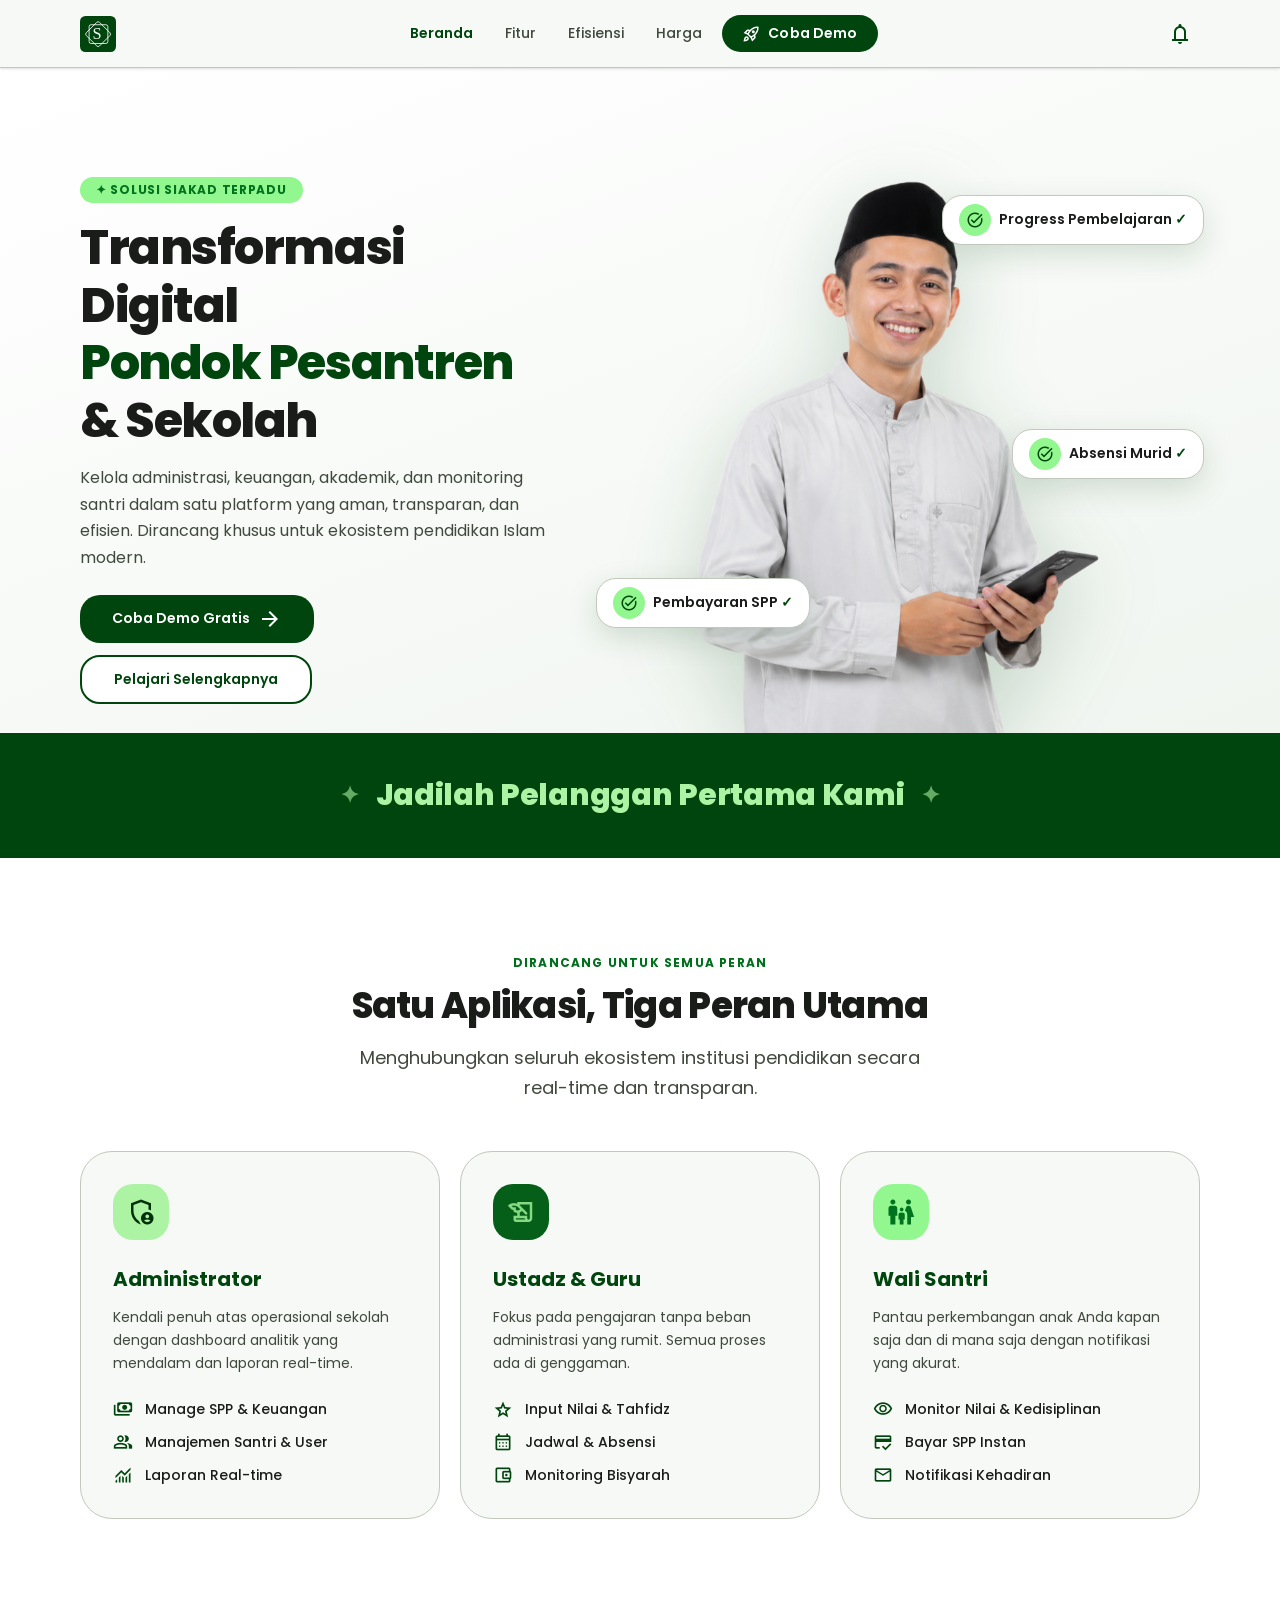
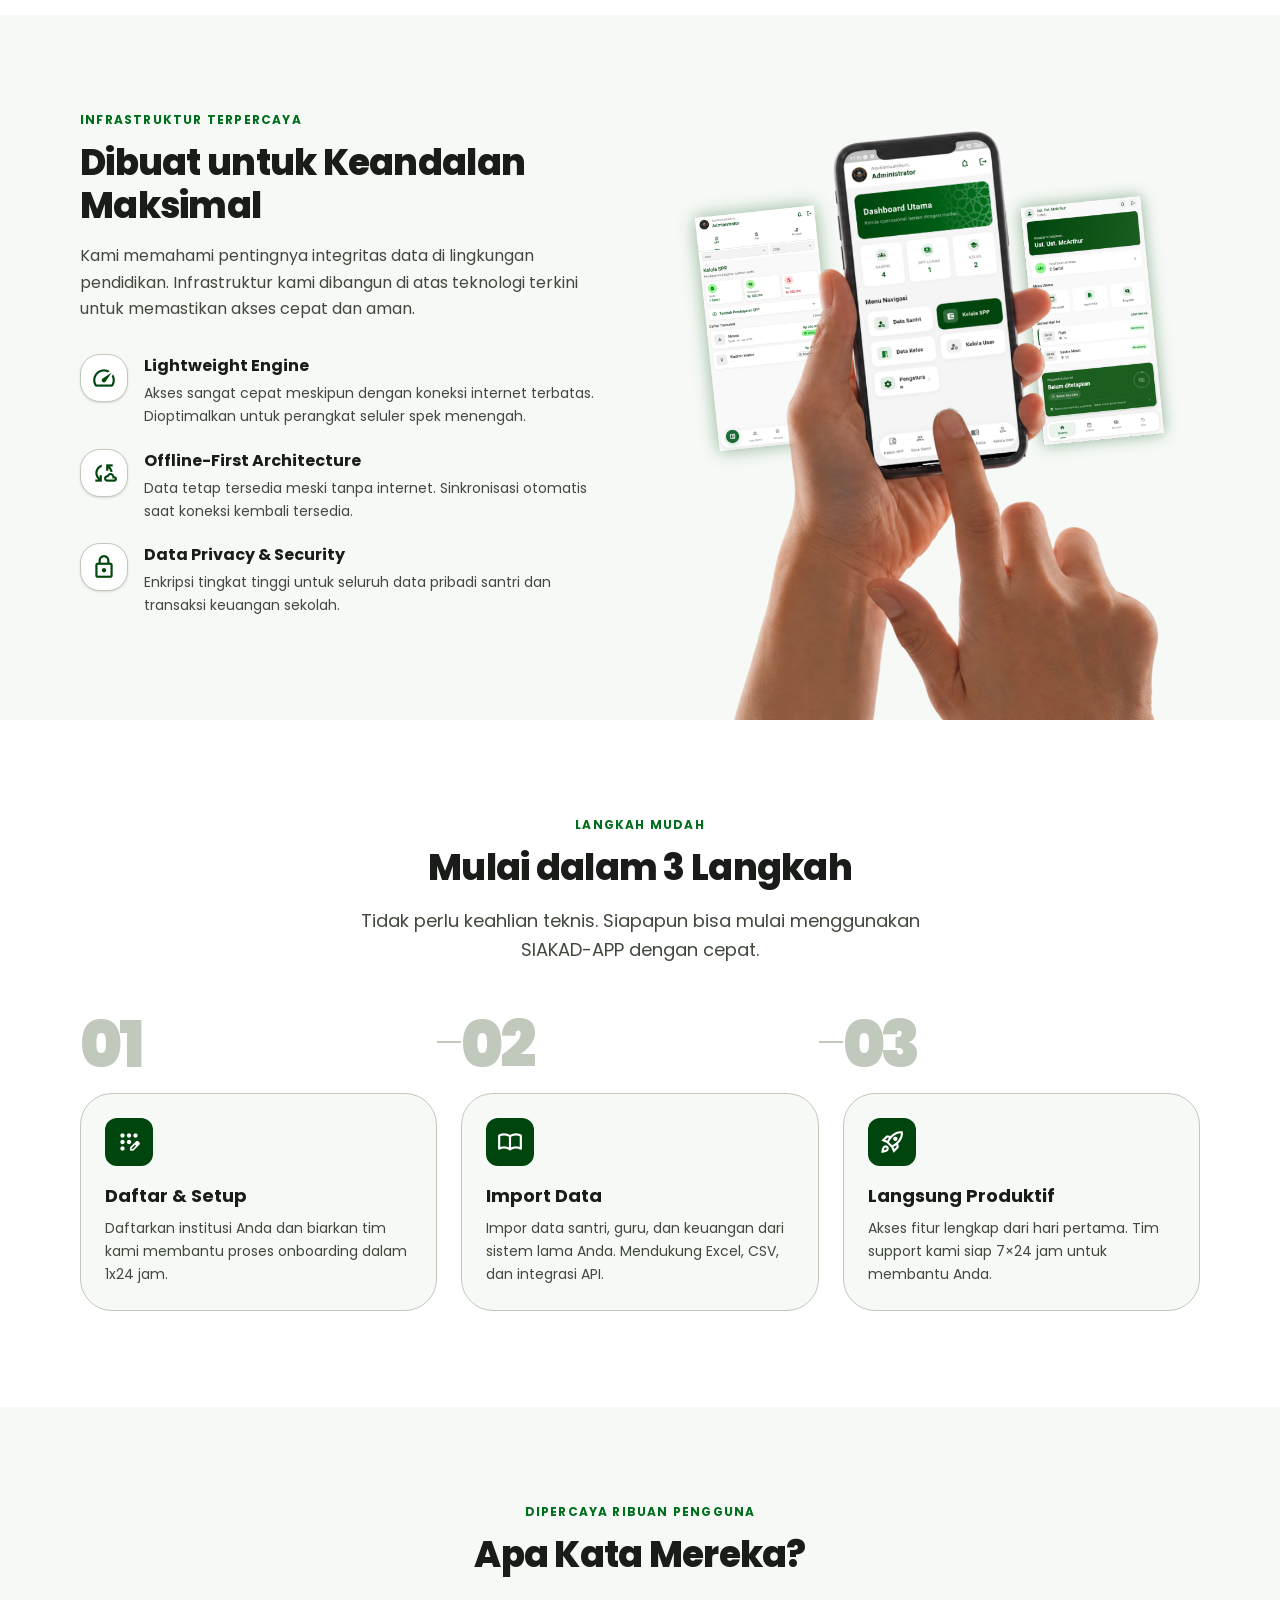
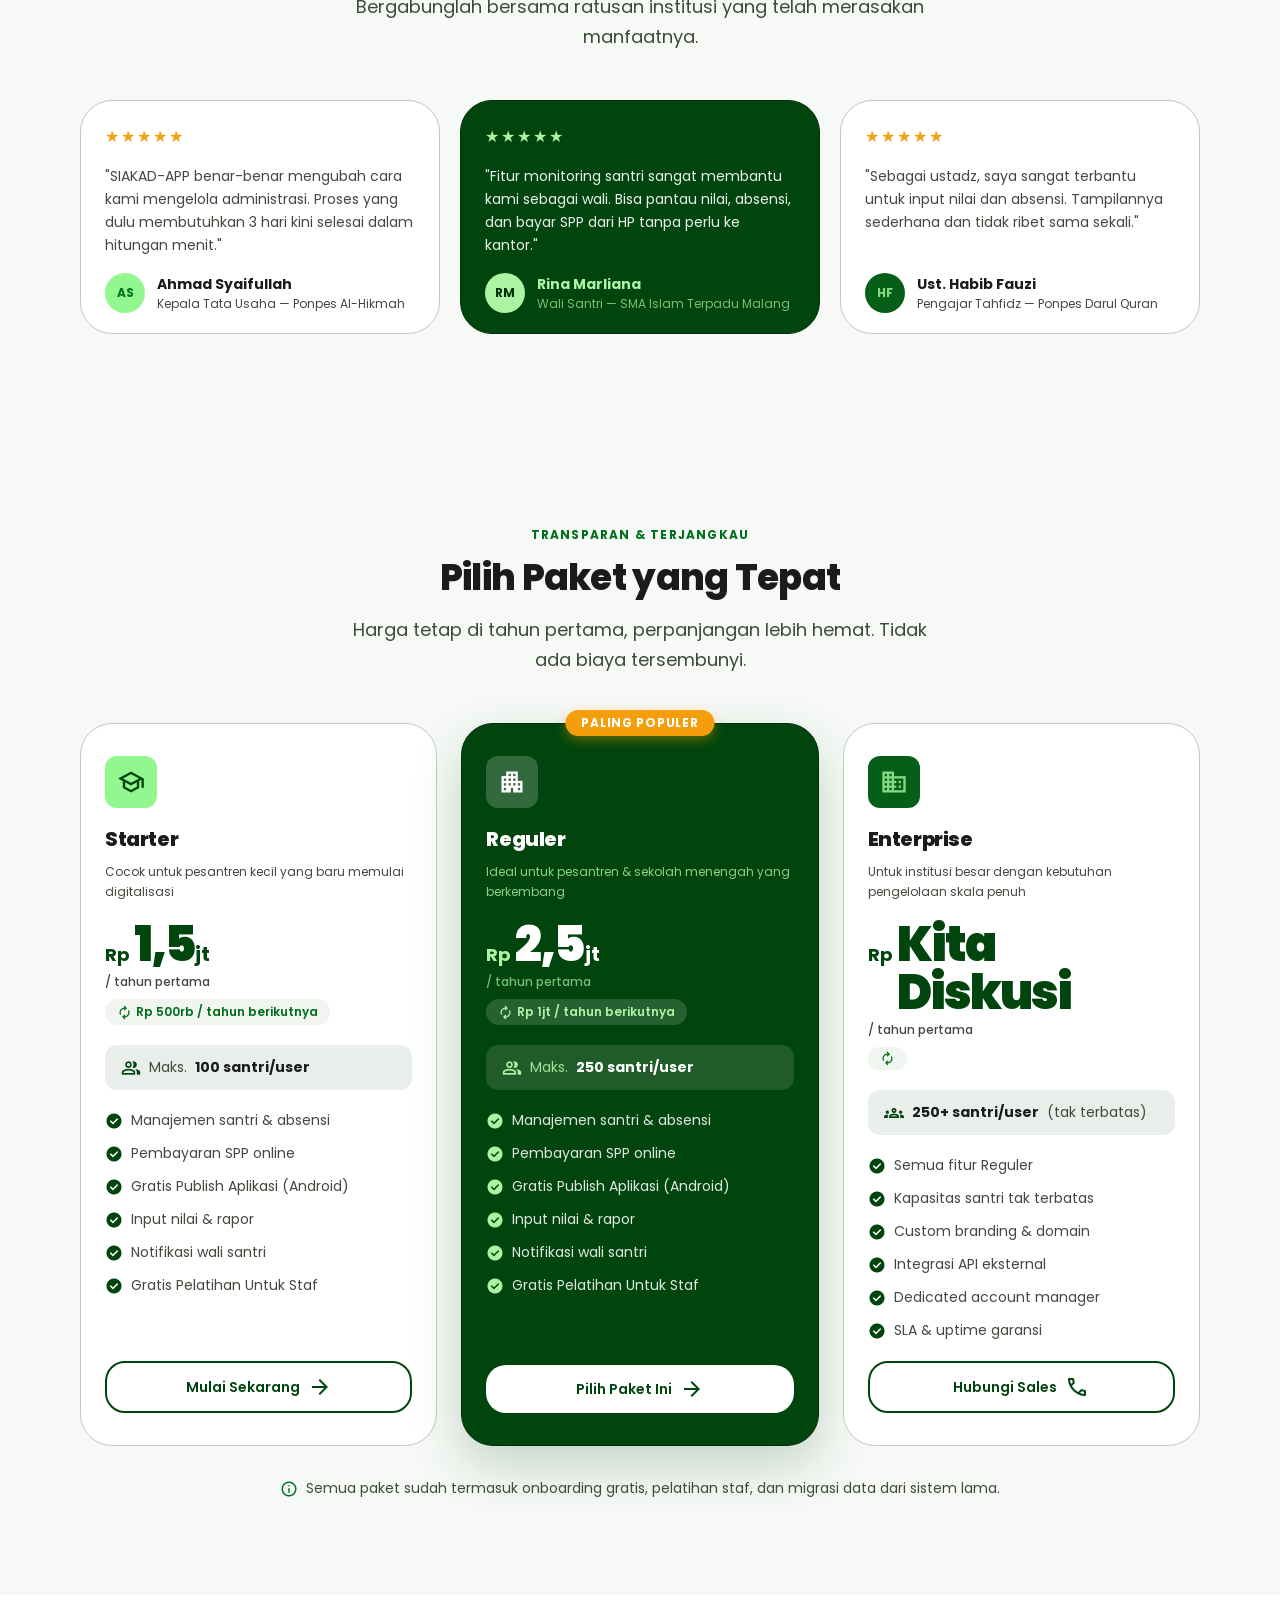
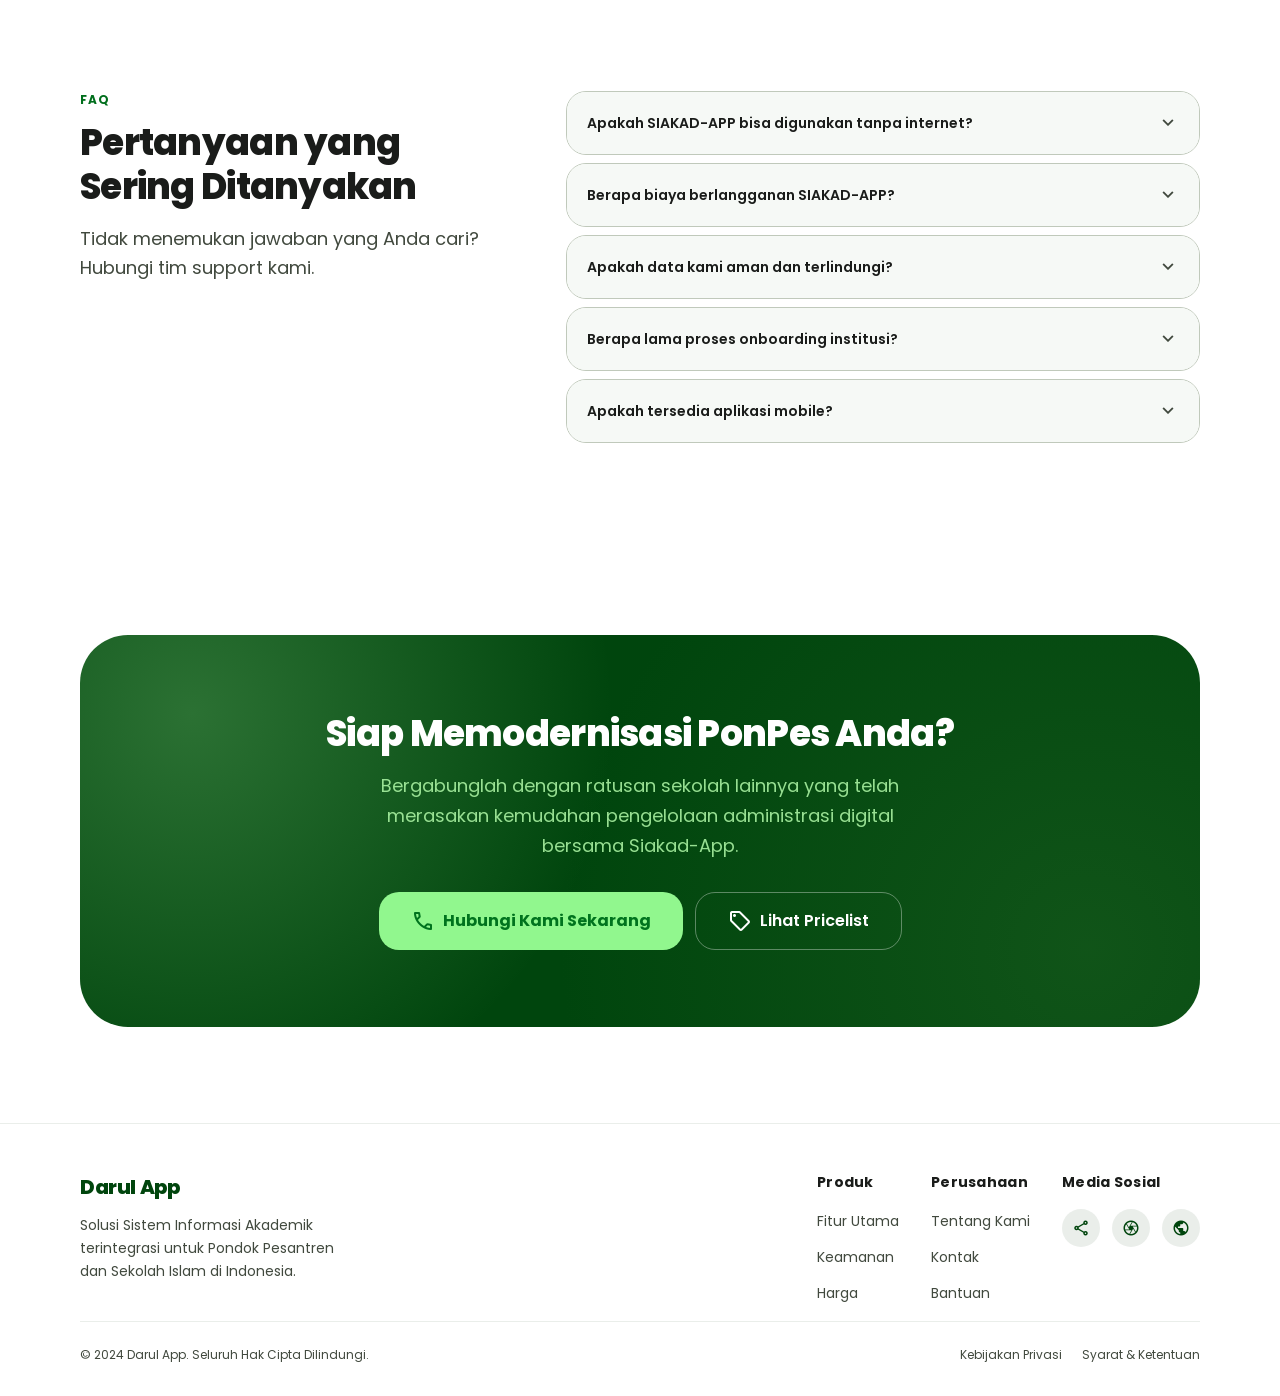
==== commit 33f73ecc: "Add files via upload" ====
--- a/index.html
+++ b/index.html
@@ -3,10 +3,11 @@
 <head>
 <meta charset="utf-8">
 <meta name="viewport" content="width=device-width, initial-scale=1.0">
-<title>SIAKAS-APP — Transformasi Digital Pondok Pesantren</title>
+<title>SIAKAD-APP — Transformasi Digital Pondok Pesantren</title>
 <link href="https://fonts.googleapis.com/css2?family=Poppins:wght@300;400;500;600;700;800;900&display=swap" rel="stylesheet">
 <link href="https://fonts.googleapis.com/css2?family=Material+Symbols+Outlined:wght,FILL@100..700,0..1&display=swap" rel="stylesheet">
 <link rel="stylesheet" href="style.css">
+<link rel="icon" type="image/svg+xml" href="assets/logo-siakad.svg">
 </head>
 <body>
 
@@ -16,12 +17,15 @@
 <header class="header">
   <div class="container header__inner">
 
-    <a href="#" class="header__logo">SIAKAS<span>-APP</span></a>
+    <a href="#" class="header__logo">
+      <img src="assets/logo-siakad.svg" alt="SIAKAD-APP Logo" class="header__logo-img">
+    </a>
 
     <nav class="header__nav" aria-label="Navigasi Utama">
       <a href="#"         class="nav-link nav-link--active">Beranda</a>
       <a href="#features" class="nav-link">Fitur</a>
       <a href="#efficiency" class="nav-link">Efisiensi</a>
+      <a href="#pricing" class="nav-link">Harga</a>
       <a href="#" class="btn-demo">
         <span class="material-symbols-outlined" style="font-size:18px">rocket_launch</span>
         Coba Demo
@@ -45,6 +49,7 @@
   <a href="#"          class="nav-link nav-link--active">Beranda</a>
   <a href="#features"  class="nav-link">Fitur</a>
   <a href="#efficiency" class="nav-link">Efisiensi</a>
+  <a href="#pricing" class="nav-link">Harga</a>
   <a href="#" class="btn-demo">
     <span class="material-symbols-outlined">rocket_launch</span>
     Coba Demo Gratis
@@ -73,7 +78,7 @@
       </p>
 
       <div class="hero__cta">
-        <a href="https://release-assets.githubusercontent.com/github-production-release-asset/1254042815/4484f42e-0fe1-4381-876f-1b9e1872fb44?sp=r&sv=2018-11-09&sr=b&spr=https&se=2026-05-30T10%3A41%3A14Z&rscd=attachment%3B+filename%3Dapp-release.apk&rsct=application%2Fvnd.android.package-archive&skoid=96c2d410-5711-43a1-aedd-ab1947aa7ab0&sktid=398a6654-997b-47e9-b12b-9515b896b4de&skt=2026-05-30T09%3A41%3A01Z&ske=2026-05-30T10%3A41%3A14Z&sks=b&skv=2018-11-09&sig=nHD1DcbMxuzEjxpFDhcJh1dXyV%2FMWOLlWGiiCZQwbHw%3D&jwt=eyJ0eXAiOiJKV1QiLCJhbGciOiJIUzI1NiJ9.[base64].OvsZvsVIckdQir1yXg9vcZXvWPZDlGW1mMhsADx4YJc&response-content-disposition=attachment%3B%20filename%3Dapp-release.apk&response-content-type=application%2Fvnd.android.package-archive" class="btn-primary">
+        <a href="https://github.com/rynonymous02/siakad-app/releases/download/siakad/app-release.apk" class="btn-primary">
           Coba Demo Gratis
           <span class="material-symbols-outlined">arrow_forward</span>
         </a>
@@ -84,22 +89,33 @@
     </div>
 
     <div class="hero__visual">
-      <div class="hero__phone-wrap">
+      <div class="hero__model-wrap">
         <img
-          src="https://lh3.googleusercontent.com/aida-public/[base64]"
-          alt="Tampilan aplikasi SIAKAS di smartphone"
-          class="hero__phone"
+          src="assets/model01.webp"
+          alt="Santri menggunakan SIAKAD-APP"
+          class="hero__model"
           loading="eager"
         >
 
-        <div class="hero__float-badge">
-          <div class="float-badge__icon">
-            <span class="material-symbols-outlined" style="font-size:20px">check_circle</span>
-          </div>
-          <div>
-            <span class="float-badge__label">SPP Terbayar ✓</span>
-            <span class="float-badge__sub">Oleh: Wali Santri Ahmad</span>
-          </div>
+        <div class="hero__badge hero__badge--1">
+          <div class="hero__badge-icon">
+            <span class="material-symbols-outlined" style="font-size:18px;color:var(--clr-primary)">task_alt</span>
+          </div>
+          <span class="hero__badge-text">Progress Pembelajaran <span class="hero__badge-check">✓</span></span>
+        </div>
+
+        <div class="hero__badge hero__badge--2">
+          <div class="hero__badge-icon">
+            <span class="material-symbols-outlined" style="font-size:18px;color:var(--clr-primary)">task_alt</span>
+          </div>
+          <span class="hero__badge-text">Absensi Murid <span class="hero__badge-check">✓</span></span>
+        </div>
+
+        <div class="hero__badge hero__badge--3">
+          <div class="hero__badge-icon">
+            <span class="material-symbols-outlined" style="font-size:18px;color:var(--clr-primary)">task_alt</span>
+          </div>
+          <span class="hero__badge-text">Pembayaran SPP <span class="hero__badge-check">✓</span></span>
         </div>
       </div>
     </div>
@@ -112,25 +128,11 @@
      ========================================= -->
 <section class="statsbar">
   <div class="container">
-    <div class="statsbar__inner">
-      <div class="statsbar__item reveal">
-        <span class="statsbar__value">500+</span>
-        <span class="statsbar__label">Institusi Terdaftar</span>
-      </div>
-      <div class="statsbar__divider"></div>
-      <div class="statsbar__item reveal reveal-delay-1">
-        <span class="statsbar__value">50k+</span>
-        <span class="statsbar__label">Santri Aktif</span>
-      </div>
-      <div class="statsbar__divider"></div>
-      <div class="statsbar__item reveal reveal-delay-2">
-        <span class="statsbar__value">Rp 2M+</span>
-        <span class="statsbar__label">Transaksi Diproses</span>
-      </div>
-      <div class="statsbar__divider"></div>
-      <div class="statsbar__item reveal reveal-delay-3">
-        <span class="statsbar__value">4.9 ★</span>
-        <span class="statsbar__label">Rating Pengguna</span>
+    <div class="statsbar__inner statsbar__inner--single">
+      <div class="statsbar__cta-text reveal">
+        <span class="statsbar__cta-icon">✦</span>
+        <span class="statsbar__cta-label">Jadilah Pelanggan Pertama Kami</span>
+        <span class="statsbar__cta-icon">✦</span>
       </div>
     </div>
   </div>
@@ -269,24 +271,14 @@
         </div>
       </div>
 
-      <!-- Right: stats -->
-      <div class="stats-grid reveal reveal-delay-1">
-        <div class="stat-card stat-card--primary">
-          <span class="stat-card__value">99.9%</span>
-          <span class="stat-card__label">Uptime Server</span>
-        </div>
-        <div class="stat-card stat-card--secondary">
-          <span class="stat-card__value">256-bit</span>
-          <span class="stat-card__label">Encryption</span>
-        </div>
-        <div class="stat-card stat-card--surface">
-          <span class="stat-card__value">10k+</span>
-          <span class="stat-card__label">Active Users</span>
-        </div>
-        <div class="stat-card stat-card--container">
-          <span class="stat-card__value">Real<br>time</span>
-          <span class="stat-card__label">Syncing</span>
-        </div>
+      <!-- Right: model image -->
+      <div class="efficiency__model-wrap reveal reveal-delay-1">
+        <img
+          src="assets/model02.webp"
+          alt="Tampilan aplikasi SIAKAD-APP"
+          class="efficiency__model-img"
+          loading="lazy"
+        >
       </div>
 
     </div>
@@ -301,7 +293,7 @@
     <div class="section-header reveal">
       <p class="section-eyebrow">Langkah Mudah</p>
       <h2 class="section-title">Mulai dalam 3 Langkah</h2>
-      <p class="section-desc">Tidak perlu keahlian teknis. Siapapun bisa mulai menggunakan SIAKAS-APP dengan cepat.</p>
+      <p class="section-desc">Tidak perlu keahlian teknis. Siapapun bisa mulai menggunakan SIAKAD-APP dengan cepat.</p>
     </div>
 
     <div class="steps">
@@ -357,7 +349,7 @@
     <div class="testi-grid">
       <div class="testi-card reveal">
         <div class="testi-card__stars">★★★★★</div>
-        <p class="testi-card__text">"SIAKAS-APP benar-benar mengubah cara kami mengelola administrasi. Proses yang dulu membutuhkan 3 hari kini selesai dalam hitungan menit."</p>
+        <p class="testi-card__text">"SIAKAD-APP benar-benar mengubah cara kami mengelola administrasi. Proses yang dulu membutuhkan 3 hari kini selesai dalam hitungan menit."</p>
         <div class="testi-card__author">
           <div class="testi-card__avatar testi-card__avatar--1">AS</div>
           <div>
@@ -395,6 +387,143 @@
 </section>
 
 <!-- =========================================
+     PRICING
+     ========================================= -->
+<section class="pricing" id="pricing">
+  <div class="container">
+    <div class="section-header reveal">
+      <p class="section-eyebrow">Transparan &amp; Terjangkau</p>
+      <h2 class="section-title">Pilih Paket yang Tepat</h2>
+      <p class="section-desc">Harga tetap di tahun pertama, perpanjangan lebih hemat. Tidak ada biaya tersembunyi.</p>
+    </div>
+
+    <div class="pricing__grid">
+
+      <!-- STARTER -->
+      <div class="pricing-card reveal">
+        <div class="pricing-card__header">
+          <div class="pricing-card__icon">
+            <span class="material-symbols-outlined">school</span>
+          </div>
+          <h3 class="pricing-card__name">Starter</h3>
+          <p class="pricing-card__tagline">Cocok untuk pesantren kecil yang baru memulai digitalisasi</p>
+        </div>
+        <div class="pricing-card__price-block">
+          <div class="pricing-card__price">
+            <span class="pricing-card__currency">Rp</span>
+            <span class="pricing-card__amount">1,5<span class="pricing-card__jt">jt</span></span>
+          </div>
+          <span class="pricing-card__period">/ tahun pertama</span>
+          <div class="pricing-card__renewal">
+            <span class="material-symbols-outlined" style="font-size:15px">autorenew</span>
+            Rp 500rb / tahun berikutnya
+          </div>
+        </div>
+        <div class="pricing-card__limit">
+          <span class="material-symbols-outlined">group</span>
+          Maks. <strong>100 santri/user</strong>
+        </div>
+        <ul class="pricing-card__features">
+          <li><span class="material-symbols-outlined">check_circle</span>Manajemen santri &amp; absensi</li>
+          <li><span class="material-symbols-outlined">check_circle</span>Pembayaran SPP online</li>
+          <li><span class="material-symbols-outlined">check_circle</span>Gratis Publish Aplikasi (Android)</li>
+          <li><span class="material-symbols-outlined">check_circle</span>Input nilai &amp; rapor</li>
+          <li><span class="material-symbols-outlined">check_circle</span>Notifikasi wali santri</li>
+          <li><span class="material-symbols-outlined">check_circle</span>Gratis Pelatihan Untuk Staf</li>
+        </ul>
+        <a href="#" class="pricing-card__cta pricing-card__cta--outline">
+          Mulai Sekarang
+          <span class="material-symbols-outlined">arrow_forward</span>
+        </a>
+      </div>
+
+      <!-- REGULER (FEATURED) -->
+      <div class="pricing-card pricing-card--featured reveal reveal-delay-1">
+        <div class="pricing-card__badge">Paling Populer</div>
+        <div class="pricing-card__header">
+          <div class="pricing-card__icon pricing-card__icon--featured">
+            <span class="material-symbols-outlined">apartment</span>
+          </div>
+          <h3 class="pricing-card__name">Reguler</h3>
+          <p class="pricing-card__tagline">Ideal untuk pesantren &amp; sekolah menengah yang berkembang</p>
+        </div>
+        <div class="pricing-card__price-block">
+          <div class="pricing-card__price">
+            <span class="pricing-card__currency">Rp</span>
+            <span class="pricing-card__amount">2,5<span class="pricing-card__jt">jt</span></span>
+          </div>
+          <span class="pricing-card__period">/ tahun pertama</span>
+          <div class="pricing-card__renewal">
+            <span class="material-symbols-outlined" style="font-size:15px">autorenew</span>
+            Rp 1jt / tahun berikutnya
+          </div>
+        </div>
+        <div class="pricing-card__limit">
+          <span class="material-symbols-outlined">group</span>
+          Maks. <strong>250 santri/user</strong>
+        </div>
+        <ul class="pricing-card__features">
+          <li><span class="material-symbols-outlined">check_circle</span>Manajemen santri &amp; absensi</li>
+          <li><span class="material-symbols-outlined">check_circle</span>Pembayaran SPP online</li>
+          <li><span class="material-symbols-outlined">check_circle</span>Gratis Publish Aplikasi (Android)</li>
+          <li><span class="material-symbols-outlined">check_circle</span>Input nilai &amp; rapor</li>
+          <li><span class="material-symbols-outlined">check_circle</span>Notifikasi wali santri</li>
+          <li><span class="material-symbols-outlined">check_circle</span>Gratis Pelatihan Untuk Staf</li>
+        </ul>
+        <a href="#" class="pricing-card__cta pricing-card__cta--primary">
+          Pilih Paket Ini
+          <span class="material-symbols-outlined">arrow_forward</span>
+        </a>
+      </div>
+
+      <!-- ENTERPRISE -->
+      <div class="pricing-card reveal reveal-delay-2">
+        <div class="pricing-card__header">
+          <div class="pricing-card__icon pricing-card__icon--enterprise">
+            <span class="material-symbols-outlined">domain</span>
+          </div>
+          <h3 class="pricing-card__name">Enterprise</h3>
+          <p class="pricing-card__tagline">Untuk institusi besar dengan kebutuhan pengelolaan skala penuh</p>
+        </div>
+        <div class="pricing-card__price-block">
+          <div class="pricing-card__price">
+            <span class="pricing-card__currency">Rp</span>
+            <span class="pricing-card__amount">Kita Diskusi<span class="pricing-card__jt"></span></span>
+          </div>
+          <span class="pricing-card__period">/ tahun pertama</span>
+          <div class="pricing-card__renewal">
+            <span class="material-symbols-outlined" style="font-size:15px">autorenew</span>
+            
+          </div>
+        </div>
+        <div class="pricing-card__limit">
+          <span class="material-symbols-outlined">groups</span>
+          <strong>250+ santri/user</strong> (tak terbatas)
+        </div>
+        <ul class="pricing-card__features">
+          <li><span class="material-symbols-outlined">check_circle</span>Semua fitur Reguler</li>
+          <li><span class="material-symbols-outlined">check_circle</span>Kapasitas santri tak terbatas</li>
+          <li><span class="material-symbols-outlined">check_circle</span>Custom branding &amp; domain</li>
+          <li><span class="material-symbols-outlined">check_circle</span>Integrasi API eksternal</li>
+          <li><span class="material-symbols-outlined">check_circle</span>Dedicated account manager</li>
+          <li><span class="material-symbols-outlined">check_circle</span>SLA &amp; uptime garansi</li>
+        </ul>
+        <a href="#" class="pricing-card__cta pricing-card__cta--outline">
+          Hubungi Sales
+          <span class="material-symbols-outlined">call</span>
+        </a>
+      </div>
+
+    </div>
+
+    <p class="pricing__note reveal">
+      <span class="material-symbols-outlined" style="font-size:18px;vertical-align:middle">info</span>
+      Semua paket sudah termasuk onboarding gratis, pelatihan staf, dan migrasi data dari sistem lama.
+    </p>
+  </div>
+</section>
+
+<!-- =========================================
      FAQ
      ========================================= -->
 <section class="faq">
@@ -409,17 +538,17 @@
       <div class="faq__list reveal reveal-delay-1">
         <div class="faq__item">
           <button class="faq__q" aria-expanded="false">
-            <span>Apakah SIAKAS-APP bisa digunakan tanpa internet?</span>
+            <span>Apakah SIAKAD-APP bisa digunakan tanpa internet?</span>
             <span class="material-symbols-outlined faq__icon">expand_more</span>
           </button>
           <div class="faq__a">
-            <p>Ya! SIAKAS-APP menggunakan arsitektur Offline-First. Data tetap bisa diakses dan diinput meskipun tanpa koneksi internet. Sinkronisasi otomatis akan terjadi saat koneksi kembali.</p>
+            <p>Ya! SIAKAD-APP menggunakan arsitektur Offline-First. Data tetap bisa diakses dan diinput meskipun tanpa koneksi internet. Sinkronisasi otomatis akan terjadi saat koneksi kembali.</p>
           </div>
         </div>
 
         <div class="faq__item">
           <button class="faq__q" aria-expanded="false">
-            <span>Berapa biaya berlangganan SIAKAS-APP?</span>
+            <span>Berapa biaya berlangganan SIAKAD-APP?</span>
             <span class="material-symbols-outlined faq__icon">expand_more</span>
           </button>
           <div class="faq__a">
@@ -453,7 +582,7 @@
             <span class="material-symbols-outlined faq__icon">expand_more</span>
           </button>
           <div class="faq__a">
-            <p>Ya, SIAKAS-APP tersedia untuk Android dan iOS. Wali santri, guru, dan admin dapat mengakses fitur lengkap melalui aplikasi mobile yang responsif dan ringan.</p>
+            <p>Ya, SIAKAD-APP tersedia untuk Android dan iOS. Wali santri, guru, dan admin dapat mengakses fitur lengkap melalui aplikasi mobile yang responsif dan ringan.</p>
           </div>
         </div>
       </div>
@@ -468,7 +597,7 @@
   <div class="container">
     <div class="cta__card reveal">
       <h2 class="cta__title">Siap Memodernisasi PonPes Anda?</h2>
-      <p class="cta__desc">Bergabunglah dengan ratusan sekolah lainnya yang telah merasakan kemudahan pengelolaan administrasi digital bersama Siakas-App.</p>
+      <p class="cta__desc">Bergabunglah dengan ratusan sekolah lainnya yang telah merasakan kemudahan pengelolaan administrasi digital bersama Siakad-App.</p>
       <div class="cta__actions">
         <a href="#" class="btn-cta-primary">
           <span class="material-symbols-outlined">call</span>
@@ -542,27 +671,7 @@
   </div>
 </footer>
 
-<!-- =========================================
-     BOTTOM NAV (Mobile)
-     ========================================= -->
-<nav class="bottom-nav" aria-label="Navigasi Bawah">
-  <a href="#" class="bnav-item bnav-item--active">
-    <span class="material-symbols-outlined">home</span>
-    <span class="bnav-item__label">Home</span>
-  </a>
-  <a href="#" class="bnav-item">
-    <span class="material-symbols-outlined">calendar_month</span>
-    <span class="bnav-item__label">Schedule</span>
-  </a>
-  <a href="#" class="bnav-item">
-    <span class="material-symbols-outlined">payments</span>
-    <span class="bnav-item__label">Salary</span>
-  </a>
-  <a href="#" class="bnav-item">
-    <span class="material-symbols-outlined">grade</span>
-    <span class="bnav-item__label">Grades</span>
-  </a>
-</nav>
+
 
 <script src="script.js"></script>
 <script>
@@ -570,4 +679,4 @@
 </script>
 
 </body>
-</html>
+</html>
--- a/style.css
+++ b/style.css
@@ -183,9 +183,16 @@
   color: var(--clr-primary);
   letter-spacing: -0.03em;
   white-space: nowrap;
+  display: flex;
+  align-items: center;
 }
 .header__logo span {
   color: var(--clr-secondary);
+}
+.header__logo-img {
+  height: 36px;
+  width: auto;
+  display: block;
 }
 
 .header__nav {
@@ -284,34 +291,14 @@
 }
 
 /* =========================================
-   HERO SECTION
+   HERO SECTION (Modifikasi padding & alignment)
    ========================================= */
 .hero {
   position: relative;
-  padding-block: var(--sp-20) clamp(var(--sp-16), 8vw, 160px);
-  overflow: hidden;
+  /* Ubah padding-bottom menjadi 0 agar container membungkus model hingga mentok ke bawah */
+  padding-block: var(--sp-20) 0px; 
+  overflow: clip;
   background: linear-gradient(160deg, var(--clr-surface-bright) 0%, var(--clr-surface-container-low) 100%);
-}
-
-.hero::before {
-  content: '';
-  position: absolute;
-  top: -120px; right: -120px;
-  width: clamp(300px, 50vw, 600px);
-  height: clamp(300px, 50vw, 600px);
-  background: radial-gradient(circle, rgba(172,244,164,.35) 0%, transparent 70%);
-  border-radius: 50%;
-  pointer-events: none;
-}
-.hero::after {
-  content: '';
-  position: absolute;
-  bottom: -100px; left: -80px;
-  width: clamp(200px, 40vw, 400px);
-  height: clamp(200px, 40vw, 400px);
-  background: radial-gradient(circle, rgba(145,215,138,.20) 0%, transparent 70%);
-  border-radius: 50%;
-  pointer-events: none;
 }
 
 .hero__inner {
@@ -323,65 +310,78 @@
   z-index: 1;
 }
 @media (min-width: 768px) {
-  .hero__inner { flex-direction: row; align-items: center; }
-}
-
-.hero__content {
-  flex: 1;
-  text-align: center;
-}
-@media (min-width: 768px) { .hero__content { text-align: left; } }
-
-.badge {
-  display: inline-block;
-  background: var(--clr-secondary-container);
-  color: var(--clr-on-secondary-container);
-  font-size: var(--text-xs);
-  font-weight: 600;
-  letter-spacing: 0.08em;
-  text-transform: uppercase;
-  padding: var(--sp-1) var(--sp-4);
-  border-radius: var(--radius-full);
-  margin-bottom: var(--sp-4);
-}
-
-.hero__title {
-  font-size: clamp(var(--text-3xl), 5vw, var(--text-5xl));
-  font-weight: 800;
-  line-height: var(--lh-tight);
-  letter-spacing: -0.03em;
-  color: var(--clr-primary);
-  margin-bottom: var(--sp-5);
-}
-.hero__title em {
-  font-style: normal;
+  .hero__inner { 
+    flex-direction: row; 
+    align-items: center; /* Mengubah dari flex-end ke center agar teks kiri terpusat vertikal */
+  }
+}
+
+/* =========================================
+   HERO MODEL (Sistem Variabel Fleksibel)
+   ========================================= */
+.hero__model-wrap {
   position: relative;
-  display: inline-block;
-}
-.hero__title em::after {
-  content: '';
-  position: absolute;
-  left: 0; bottom: -2px;
-  width: 100%; height: 4px;
-  background: var(--clr-secondary-container);
-  border-radius: var(--radius-full);
-}
-
-.hero__desc {
-  font-size: clamp(var(--text-base), 2vw, var(--text-lg));
-  color: var(--clr-on-surface-variant);
-  line-height: var(--lh-relaxed);
-  max-width: 520px;
-  margin-bottom: var(--sp-8);
-}
-@media (min-width: 768px) { .hero__desc { margin-inline: 0; } }
-@media (max-width: 767px) { .hero__desc { margin-inline: auto; } }
-
-.hero__cta {
-  display: flex;
-  flex-wrap: wrap;
-  gap: var(--sp-3);
-  justify-content: center;
+  width: var(--model-width);
+  margin-inline: var(--model-margin-inline);
+  display: flex;
+  justify-content: center;
+  align-items: flex-end; 
+  
+  /* Tambahkan ini agar gambar modelnya saja yang tetap mengunci ke dasar bawah section */
+  align-self: flex-end; 
+}
+
+.hero__model {
+  width: 100%;
+  max-height: var(--model-max-height);
+  object-fit: contain;
+  /* Jika diubah-ubah ukurannya, bagian bawah gambar tetap mengunci ke dasar */
+  object-position: bottom center; 
+  display: block;
+  filter: drop-shadow(0 20px 40px rgba(0,69,13,.18));
+  transition: filter var(--duration-slow) var(--ease-out);
+}
+.hero__model-wrap:hover .hero__model {
+  filter: drop-shadow(0 28px 50px rgba(0,69,13,.26));
+}
+
+/* =========================================
+   RESPONSIVE OVERRIDES (Menjaga Fleksibilitas)
+   ========================================= */
+@media (max-width: 900px) {
+  .hero__model-wrap { 
+    --model-margin-inline: 20px; 
+  }
+  .hero__badge--1 { right: -28px; }
+  .hero__badge--2 { right: -28px; }
+  .hero__badge--3 { left: -28px; }
+}
+
+@media (max-width: 767px) {
+  .hero {
+    padding-bottom: 0;
+  }
+  .hero__inner {
+    align-items: flex-end;
+    gap: var(--sp-8);
+  }
+  .hero__model-wrap { 
+    --model-margin-inline: 0px; 
+    --model-width: clamp(300px, 85vw, 460px);
+    align-items: flex-end;
+    align-self: flex-end;
+  }
+  .hero__badge {
+    font-size: var(--text-xs);
+    padding: var(--sp-1) var(--sp-3);
+    white-space: nowrap;
+  }
+  /* Badge kanan atas — di atas bahu, tidak tutupi muka */
+  .hero__badge--1 { right: -4px; top: 4%; }
+  /* Badge kanan bawah — area perut/tangan */
+  .hero__badge--2 { right: -4px; bottom: 28%; top: auto; }
+  /* Badge kiri bawah — area bawah */
+  .hero__badge--3 { left: -4px; bottom: 10%; }
 }
 @media (min-width: 768px) { .hero__cta { justify-content: flex-start; } }
 
@@ -422,7 +422,10 @@
   flex: 1;
   display: flex;
   justify-content: center;
+  align-items: flex-start;
   position: relative;
+  /* allow overflow so badges aren't clipped */
+  overflow: visible;
 }
 
 .hero__phone-wrap {
@@ -676,50 +679,40 @@
   line-height: var(--lh-relaxed);
 }
 
-/* Stats grid */
-.stats-grid {
-  display: grid;
-  grid-template-columns: 1fr 1fr;
-  gap: var(--sp-4);
-}
-
-.stat-card {
+/* Efficiency model image */
+.efficiency__model-wrap {
+  display: flex;
+  align-items: flex-end;
+  justify-content: center;
+  align-self: stretch;
+  overflow: hidden;
+}
+
+.efficiency__model-img {
+  width: 100%;
+  height: 100%;
+  object-fit: cover;
+  object-position: top center;
+  display: block;
   border-radius: var(--radius-xl);
-  padding: var(--sp-6) var(--sp-5);
-  aspect-ratio: 1;
-  display: flex;
-  flex-direction: column;
-  justify-content: flex-end;
-  position: relative;
-  overflow: hidden;
-}
-
-.stat-card--primary    { background: var(--clr-primary);        color: var(--clr-on-primary); }
-.stat-card--secondary  { background: var(--clr-secondary-container); color: var(--clr-on-secondary-container); }
-.stat-card--surface    { background: var(--clr-surface-container-highest); color: var(--clr-primary); }
-.stat-card--container  { background: var(--clr-primary-light);  color: var(--clr-primary-fixed); }
-
-.stat-card:nth-child(1) { transform: translateY(0); }
-.stat-card:nth-child(2) { }
-.stat-card:nth-child(3) { }
-.stat-card:nth-child(4) { }
-@media (min-width: 480px) {
-  .stat-card:nth-child(odd) { transform: translateY(20px); }
-}
-
-.stat-card__value {
-  font-size: clamp(var(--text-2xl), 4vw, var(--text-4xl));
-  font-weight: 800;
-  line-height: 1;
-  letter-spacing: -0.03em;
-  margin-bottom: var(--sp-1);
-}
-.stat-card__label {
-  font-size: var(--text-xs);
-  font-weight: 600;
-  letter-spacing: 0.08em;
-  text-transform: uppercase;
-  opacity: 0.75;
+}
+
+@media (min-width: 768px) {
+  .efficiency {
+    padding-bottom: 0;
+  }
+  .efficiency__inner {
+    align-items: stretch;
+  }
+  .efficiency__model-wrap {
+    margin-bottom: 0;
+    overflow: hidden;
+  }
+  .efficiency__model-img {
+    border-radius: var(--radius-xl) var(--radius-xl) 0 0;
+    max-height: 620px;
+    object-position: top center;
+  }
 }
 
 /* =========================================
@@ -913,44 +906,7 @@
 /* =========================================
    BOTTOM NAV (Mobile)
    ========================================= */
-.bottom-nav {
-  display: none;
-  position: fixed;
-  bottom: 0; left: 0; right: 0;
-  z-index: 50;
-  background: var(--clr-surface-container-lowest);
-  border-top: 1px solid var(--clr-outline-variant);
-  box-shadow: 0 -4px 20px rgba(0,0,0,.1);
-  border-radius: var(--radius-lg) var(--radius-lg) 0 0;
-  padding: var(--sp-2) var(--sp-5) calc(var(--sp-2) + env(safe-area-inset-bottom));
-}
-
-@media (max-width: 767px) {
-  .bottom-nav { display: flex; justify-content: space-around; }
-  body { padding-bottom: 80px; }
-}
-
-.bnav-item {
-  display: flex;
-  flex-direction: column;
-  align-items: center;
-  gap: 2px;
-  padding: var(--sp-2) var(--sp-3);
-  border-radius: var(--radius-md);
-  transition: transform var(--duration-fast);
-  color: var(--clr-on-surface-variant);
-}
-.bnav-item:active { transform: scale(0.9); }
-.bnav-item--active {
-  background: var(--clr-secondary-container);
-  color: var(--clr-on-secondary-container);
-}
-.bnav-item span.material-symbols-outlined { font-size: 24px; }
-.bnav-item__label {
-  font-size: 10px;
-  font-weight: 600;
-  letter-spacing: 0.02em;
-}
+/* bottom-nav removed */
 
 /* =========================================
    STATS BAR
@@ -998,6 +954,32 @@
   height: 40px;
   background: rgba(255,255,255,.2);
   flex-shrink: 0;
+}
+
+.statsbar__inner--single {
+  justify-content: center;
+  padding-block: var(--sp-2);
+}
+
+.statsbar__cta-text {
+  display: flex;
+  align-items: center;
+  gap: var(--sp-4);
+  font-size: clamp(var(--text-lg), 3vw, var(--text-3xl));
+  font-weight: 800;
+  color: var(--clr-primary-fixed);
+  letter-spacing: 0.01em;
+  text-align: center;
+}
+
+.statsbar__cta-icon {
+  color: var(--clr-primary-fixed-dim);
+  opacity: 0.7;
+  font-size: 0.75em;
+}
+
+.statsbar__cta-label {
+  letter-spacing: -0.01em;
 }
 
 @media (max-width: 500px) {
@@ -1279,4 +1261,484 @@
     justify-content: center;
   }
   .hero__cta { flex-direction: column; }
+}
+/* =========================================
+   HERO MODEL (replaces phone-wrap)
+   ========================================= */
+.hero__model-wrap {
+  position: relative;
+  width: clamp(300px, 44vw, 520px);
+  /* give extra horizontal room so badges don't get clipped */
+  margin-inline: 40px;
+  display: flex;
+  justify-content: center;
+  align-items: flex-start;
+}
+
+.hero__model {
+  width: 100%;
+  /* let the image grow tall enough to show full body */
+  max-height: clamp(480px, 65vh, 680px);
+  object-fit: contain;
+  /* top-align so head is never cropped */
+  object-position: top center;
+  display: block;
+  filter: drop-shadow(0 20px 40px rgba(0,69,13,.18));
+  transition: filter var(--duration-slow) var(--ease-out);
+}
+.hero__model-wrap:hover .hero__model {
+  filter: drop-shadow(0 28px 50px rgba(0,69,13,.26));
+}
+
+/* Floating feature badges
+   — badge-1: top-right (above shoulder, clear of face)
+   — badge-2: mid-right (chest area)
+   — badge-3: bottom-left (waist area)
+*/
+.hero__badge {
+  position: absolute;
+  background: var(--clr-surface-bright);
+  border: 1px solid var(--clr-outline-variant);
+  border-radius: var(--radius-lg);
+  padding: var(--sp-2) var(--sp-4);
+  display: flex;
+  align-items: center;
+  gap: var(--sp-2);
+  box-shadow: var(--shadow-lg);
+  white-space: nowrap;
+  animation: float 3s ease-in-out infinite;
+  z-index: 2;
+}
+/* Top-right, above shoulder → clear of face */
+.hero__badge--1 { top: 8%;  right: -44px; animation-delay: 0s; }
+/* Mid-right, chest level */
+.hero__badge--2 { top: 48%; right: -44px; animation-delay: 0.9s; }
+/* Lower-left, waist/hand area */
+.hero__badge--3 { bottom: 18%; left: -44px; animation-delay: 1.7s; }
+
+.hero__badge-icon {
+  width: 32px; height: 32px;
+  background: var(--clr-secondary-container);
+  border-radius: var(--radius-full);
+  display: flex;
+  align-items: center;
+  justify-content: center;
+  flex-shrink: 0;
+}
+
+.hero__badge-text {
+  font-size: var(--text-sm);
+  font-weight: 600;
+  color: var(--clr-on-surface);
+}
+
+.hero__badge-check {
+  color: var(--clr-primary);
+  font-weight: 700;
+}
+
+@media (max-width: 900px) {
+  .hero__model-wrap { margin-inline: 20px; }
+  .hero__badge--1 { right: -28px; }
+  .hero__badge--2 { right: -28px; }
+  .hero__badge--3 { left: -28px; }
+}
+
+@media (max-width: 767px) {
+  .hero__model-wrap { margin-inline: 0px; }
+  .hero__badge {
+    font-size: var(--text-xs);
+    padding: var(--sp-1) var(--sp-3);
+  }
+  .hero__badge--1 { right: -4px; top: 4%; }
+  .hero__badge--2 { right: -4px; bottom: 28%; top: auto; }
+  .hero__badge--3 { left: -4px; bottom: 10%; }
+}
+
+/* =========================================
+   PRICING SECTION
+   ========================================= */
+.pricing {
+  padding-block: var(--sp-24);
+  background: var(--clr-background);
+}
+
+.pricing__grid {
+  display: grid;
+  grid-template-columns: 1fr;
+  gap: var(--sp-6);
+  align-items: start;
+}
+
+@media (min-width: 640px) {
+  .pricing__grid { grid-template-columns: repeat(2, 1fr); }
+}
+
+@media (min-width: 960px) {
+  .pricing__grid {
+    grid-template-columns: repeat(3, 1fr);
+    align-items: stretch;
+  }
+}
+
+.pricing-card {
+  position: relative;
+  background: var(--clr-surface-bright);
+  border: 1px solid var(--clr-outline-variant);
+  border-radius: var(--radius-xl);
+  padding: var(--sp-8) var(--sp-6);
+  display: flex;
+  flex-direction: column;
+  gap: var(--sp-5);
+  transition: box-shadow var(--duration-base) var(--ease-out),
+              transform var(--duration-base) var(--ease-out);
+}
+.pricing-card:hover {
+  box-shadow: var(--shadow-xl);
+  transform: translateY(-6px);
+}
+
+.pricing-card--featured {
+  background: var(--clr-primary);
+  border-color: var(--clr-primary-dark);
+  transform: translateY(-8px);
+  box-shadow: var(--shadow-xl);
+}
+.pricing-card--featured:hover {
+  transform: translateY(-14px);
+  box-shadow: 0 30px 60px rgba(0,69,13,.30);
+}
+
+.pricing-card__badge {
+  position: absolute;
+  top: -14px;
+  left: 50%;
+  transform: translateX(-50%);
+  background: #f59e0b;
+  color: #fff;
+  font-size: var(--text-xs);
+  font-weight: 700;
+  letter-spacing: 0.06em;
+  text-transform: uppercase;
+  padding: var(--sp-1) var(--sp-4);
+  border-radius: var(--radius-full);
+  white-space: nowrap;
+  box-shadow: 0 4px 12px rgba(245,158,11,.4);
+}
+
+.pricing-card__header {
+  display: flex;
+  flex-direction: column;
+  gap: var(--sp-2);
+}
+
+.pricing-card__icon {
+  width: 52px; height: 52px;
+  background: var(--clr-secondary-container);
+  color: var(--clr-primary);
+  border-radius: var(--radius-md);
+  display: flex;
+  align-items: center;
+  justify-content: center;
+  margin-bottom: var(--sp-2);
+}
+.pricing-card__icon .material-symbols-outlined { font-size: 28px; }
+
+.pricing-card__icon--featured {
+  background: rgba(255,255,255,.2);
+  color: #fff;
+}
+
+.pricing-card__icon--enterprise {
+  background: var(--clr-tertiary-container);
+  color: var(--clr-on-tertiary-container);
+}
+
+.pricing-card__name {
+  font-size: var(--text-xl);
+  font-weight: 800;
+  color: var(--clr-on-surface);
+  letter-spacing: -0.02em;
+}
+.pricing-card--featured .pricing-card__name { color: #fff; }
+
+.pricing-card__tagline {
+  font-size: var(--text-xs);
+  color: var(--clr-on-surface-variant);
+  line-height: var(--lh-relaxed);
+}
+.pricing-card--featured .pricing-card__tagline { color: rgba(172,244,164,.8); }
+
+.pricing-card__price-block {
+  display: flex;
+  flex-direction: column;
+  gap: var(--sp-1);
+}
+
+.pricing-card__price {
+  display: flex;
+  align-items: baseline;
+  gap: 4px;
+}
+
+.pricing-card__currency {
+  font-size: var(--text-lg);
+  font-weight: 700;
+  color: var(--clr-primary);
+}
+.pricing-card--featured .pricing-card__currency { color: var(--clr-primary-fixed); }
+
+.pricing-card__amount {
+  font-size: clamp(2.2rem, 5vw, 3rem);
+  font-weight: 900;
+  line-height: 1;
+  letter-spacing: -0.04em;
+  color: var(--clr-primary);
+}
+.pricing-card--featured .pricing-card__amount { color: #fff; }
+
+.pricing-card__jt {
+  font-size: var(--text-xl);
+  font-weight: 700;
+  letter-spacing: 0;
+}
+
+.pricing-card__period {
+  font-size: var(--text-xs);
+  font-weight: 500;
+  color: var(--clr-on-surface-variant);
+}
+.pricing-card--featured .pricing-card__period { color: rgba(172,244,164,.7); }
+
+.pricing-card__renewal {
+  display: inline-flex;
+  align-items: center;
+  gap: 4px;
+  margin-top: var(--sp-1);
+  background: var(--clr-surface-container-low);
+  color: var(--clr-secondary);
+  font-size: var(--text-xs);
+  font-weight: 600;
+  padding: var(--sp-1) var(--sp-3);
+  border-radius: var(--radius-full);
+  width: fit-content;
+}
+.pricing-card--featured .pricing-card__renewal {
+  background: rgba(255,255,255,.15);
+  color: var(--clr-primary-fixed);
+}
+
+.pricing-card__limit {
+  display: flex;
+  align-items: center;
+  gap: var(--sp-2);
+  background: var(--clr-surface-container);
+  border-radius: var(--radius-md);
+  padding: var(--sp-3) var(--sp-4);
+  font-size: var(--text-sm);
+  color: var(--clr-on-surface-variant);
+}
+.pricing-card__limit .material-symbols-outlined { color: var(--clr-primary); font-size: 20px; }
+.pricing-card__limit strong { color: var(--clr-on-surface); font-weight: 700; }
+
+.pricing-card--featured .pricing-card__limit {
+  background: rgba(255,255,255,.12);
+  color: rgba(172,244,164,.9);
+}
+.pricing-card--featured .pricing-card__limit .material-symbols-outlined { color: var(--clr-primary-fixed); }
+.pricing-card--featured .pricing-card__limit strong { color: #fff; }
+
+.pricing-card__features {
+  display: flex;
+  flex-direction: column;
+  gap: var(--sp-3);
+  flex: 1;
+}
+
+.pricing-card__features li {
+  display: flex;
+  align-items: center;
+  gap: var(--sp-2);
+  font-size: var(--text-sm);
+  color: var(--clr-on-surface-variant);
+}
+.pricing-card__features li .material-symbols-outlined {
+  font-size: 18px;
+  color: var(--clr-primary);
+  font-variation-settings: 'FILL' 1,'wght' 400,'GRAD' 0,'opsz' 24;
+  flex-shrink: 0;
+}
+.pricing-card--featured .pricing-card__features li { color: rgba(255,255,255,.88); }
+.pricing-card--featured .pricing-card__features li .material-symbols-outlined { color: var(--clr-primary-fixed); }
+
+.pricing-card__cta {
+  display: inline-flex;
+  align-items: center;
+  justify-content: center;
+  gap: var(--sp-2);
+  padding: var(--sp-3) var(--sp-6);
+  border-radius: var(--radius-lg);
+  font-size: var(--text-sm);
+  font-weight: 600;
+  transition: box-shadow var(--duration-base) var(--ease-out),
+              transform var(--duration-fast) var(--ease-out),
+              background var(--duration-fast);
+  margin-top: auto;
+}
+.pricing-card__cta:active { transform: scale(0.97); }
+
+.pricing-card__cta--outline {
+  border: 2px solid var(--clr-primary);
+  color: var(--clr-primary);
+}
+.pricing-card__cta--outline:hover {
+  background: var(--clr-surface-container-low);
+  box-shadow: var(--shadow-md);
+}
+
+.pricing-card__cta--primary {
+  background: #fff;
+  color: var(--clr-primary);
+}
+.pricing-card__cta--primary:hover {
+  box-shadow: 0 8px 24px rgba(0,0,0,.18);
+  transform: translateY(-2px);
+}
+
+.pricing__note {
+  text-align: center;
+  margin-top: var(--sp-8);
+  font-size: var(--text-sm);
+  color: var(--clr-on-surface-variant);
+  display: flex;
+  align-items: center;
+  justify-content: center;
+  gap: var(--sp-2);
+}
+.pricing__note .material-symbols-outlined { color: var(--clr-secondary); }
+
+@media (max-width: 639px) {
+  .pricing-card--featured { transform: none; }
+}
+/* =========================================
+   HERO CONTENT — title, desc, cta, badge
+   ========================================= */
+.hero__content {
+  flex: 1;
+  display: flex;
+  flex-direction: column;
+  gap: var(--sp-4);
+}
+
+.badge {
+  display: inline-flex;
+  align-items: center;
+  gap: var(--sp-2);
+  padding: var(--sp-1) var(--sp-4);
+  background: var(--clr-secondary-container);
+  color: var(--clr-on-secondary-container);
+  border-radius: var(--radius-full);
+  font-size: var(--text-xs);
+  font-weight: 700;
+  letter-spacing: 0.06em;
+  text-transform: uppercase;
+  width: fit-content;
+}
+
+.hero__title {
+  font-size: clamp(var(--text-3xl), 6vw, var(--text-5xl));
+  font-weight: 800;
+  line-height: var(--lh-tight);
+  letter-spacing: -0.03em;
+  color: var(--clr-on-surface);
+}
+.hero__title em {
+  font-style: normal;
+  color: var(--clr-primary);
+}
+
+.hero__desc {
+  font-size: clamp(var(--text-sm), 2vw, var(--text-base));
+  color: var(--clr-on-surface-variant);
+  line-height: var(--lh-relaxed);
+  max-width: 480px;
+}
+
+.hero__cta {
+  display: flex;
+  flex-wrap: wrap;
+  align-items: center;
+  gap: var(--sp-3);
+  margin-top: var(--sp-2);
+}
+
+/* Mobile: rata tengah + tombol vertikal dengan gap bersih */
+@media (max-width: 767px) {
+  .hero__content {
+    align-items: center;
+    text-align: center;
+  }
+  .hero__title {
+    text-align: center;
+  }
+  .hero__desc {
+    text-align: center;
+    max-width: 100%;
+  }
+  .badge {
+    align-self: center;
+  }
+  .hero__cta {
+    flex-direction: column;
+    align-items: stretch;
+    gap: var(--sp-3);
+    width: 100%;
+  }
+  .btn-primary,
+  .btn-outline {
+    width: 100%;
+    justify-content: center;
+    padding: var(--sp-4) var(--sp-6);
+    font-size: var(--text-base);
+  }
+}
+
+/* Efficiency model — mentok bawah di mobile */
+@media (max-width: 767px) {
+  .efficiency {
+    padding-bottom: 0;
+  }
+  .efficiency__inner {
+    gap: var(--sp-10);
+    align-items: flex-end;
+  }
+  .efficiency__model-wrap {
+    width: 100%;
+    align-self: flex-end;
+    align-items: flex-end;
+    max-height: 420px;
+  }
+  .efficiency__model-img {
+    width: 100%;
+    height: 420px;
+    object-fit: cover;
+    object-position: top center;
+    border-radius: var(--radius-xl) var(--radius-xl) 0 0;
+  }
+}
+
+/* Mobile: tengahkan model01 dan geser badge-1 ke kiri */
+@media (max-width: 767px) {
+  .hero__visual {
+    width: 100%;
+    justify-content: center;
+  }
+  .hero__model-wrap {
+    margin-inline: auto;
+  }
+  .hero__badge--1 {
+    right: auto;
+    left: 8px;
+    top: 4%;
+  }
 }
